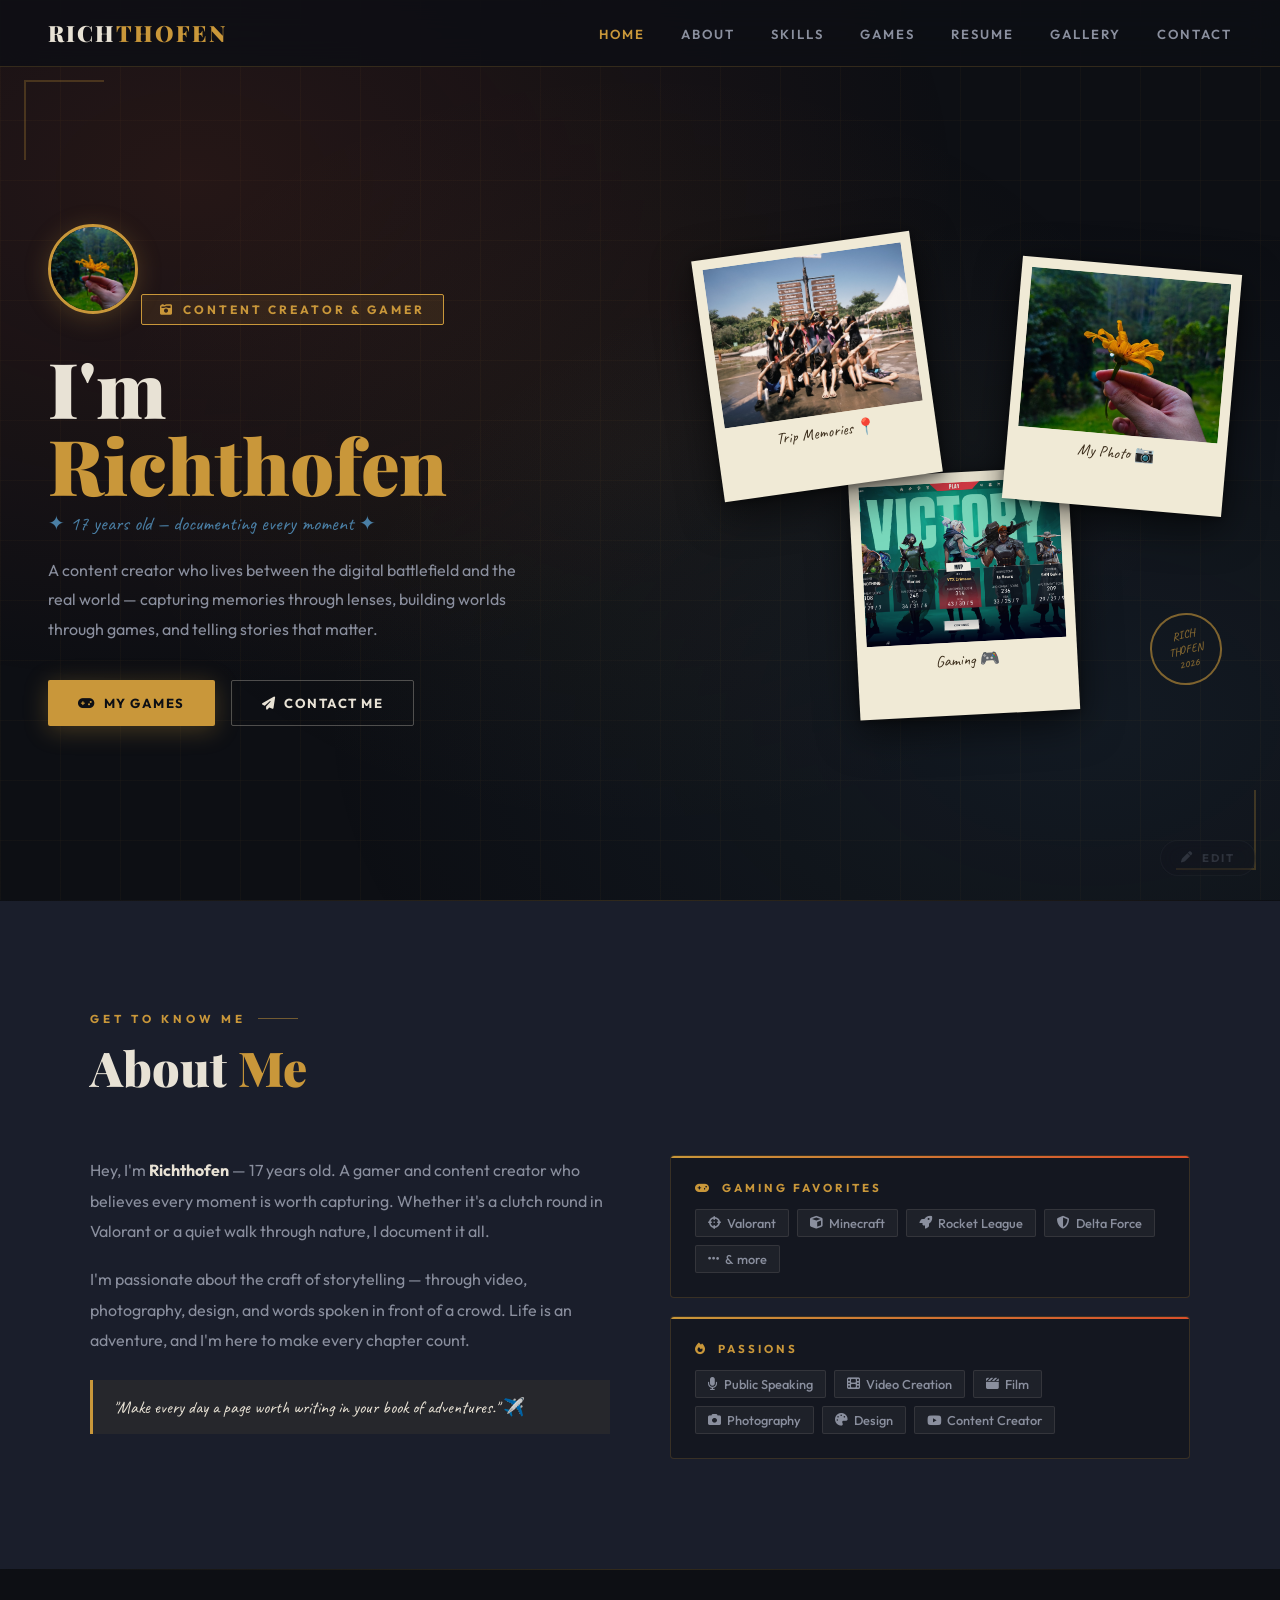
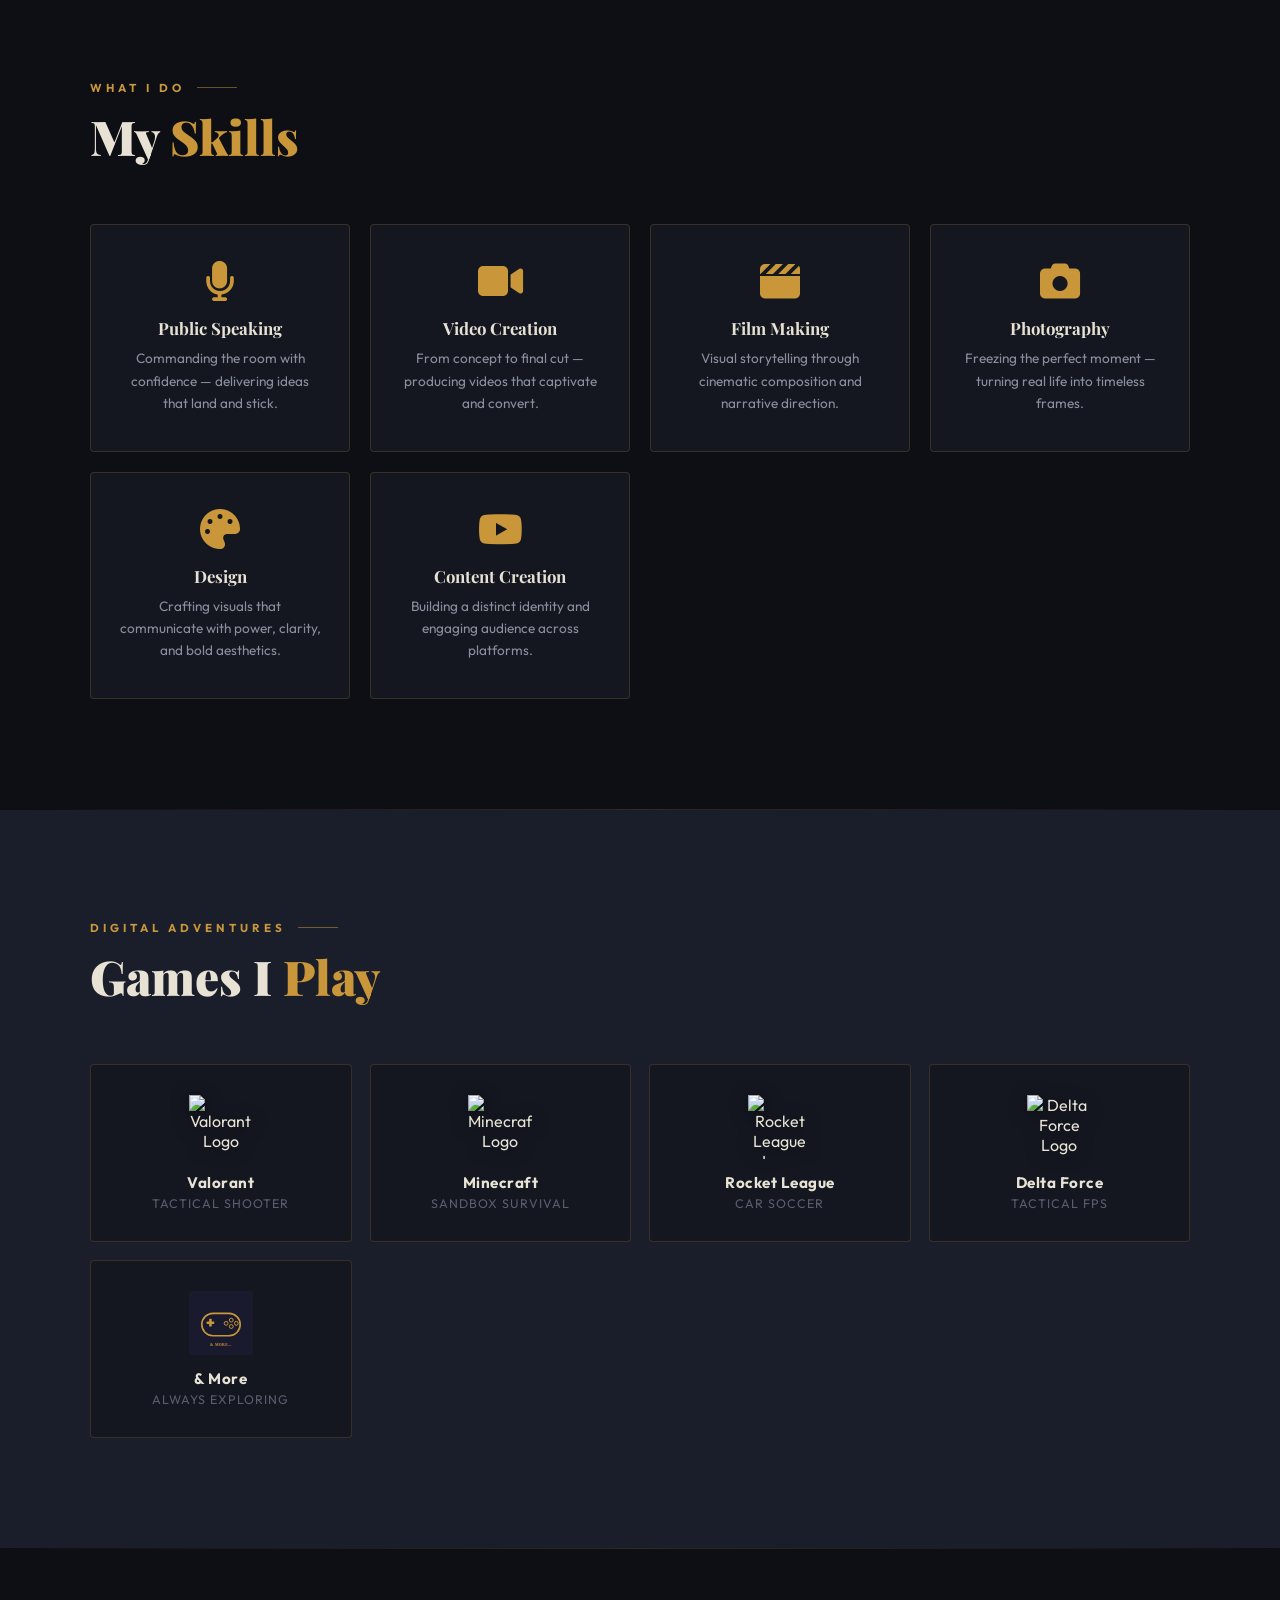
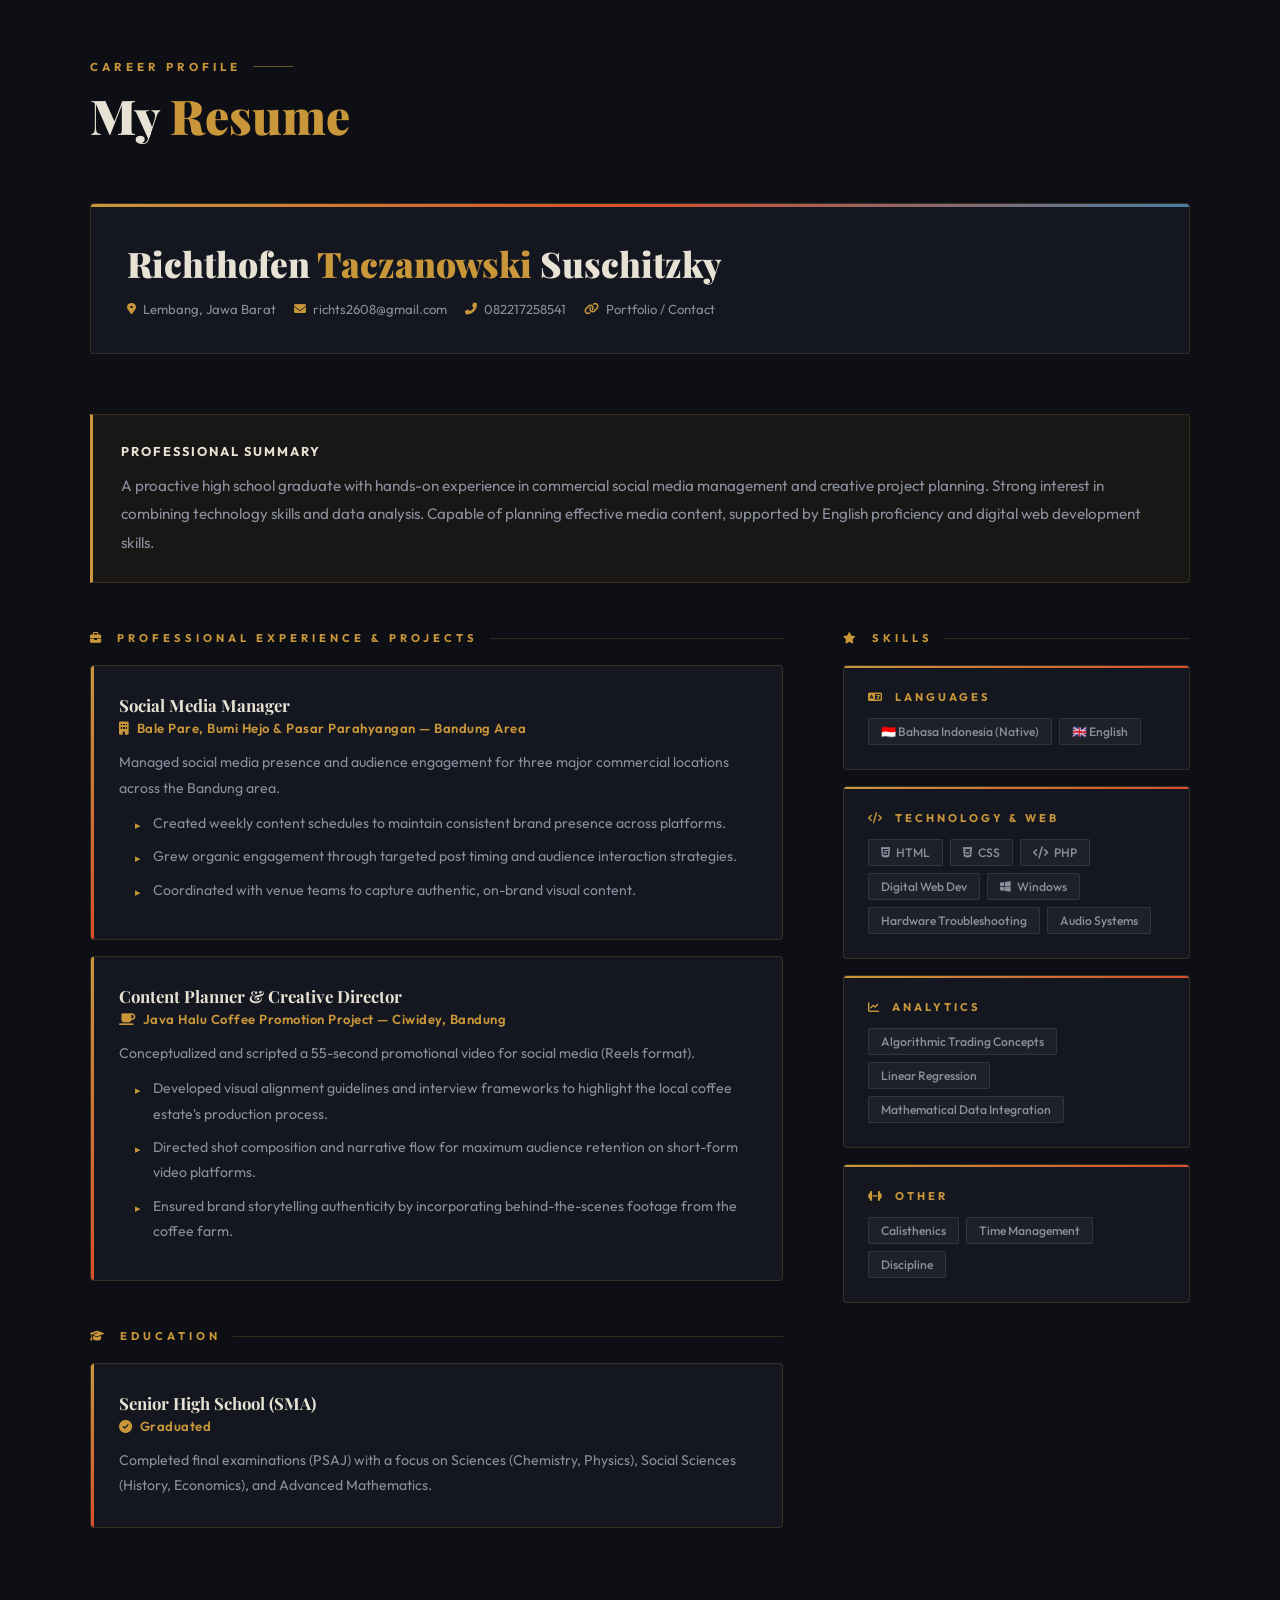
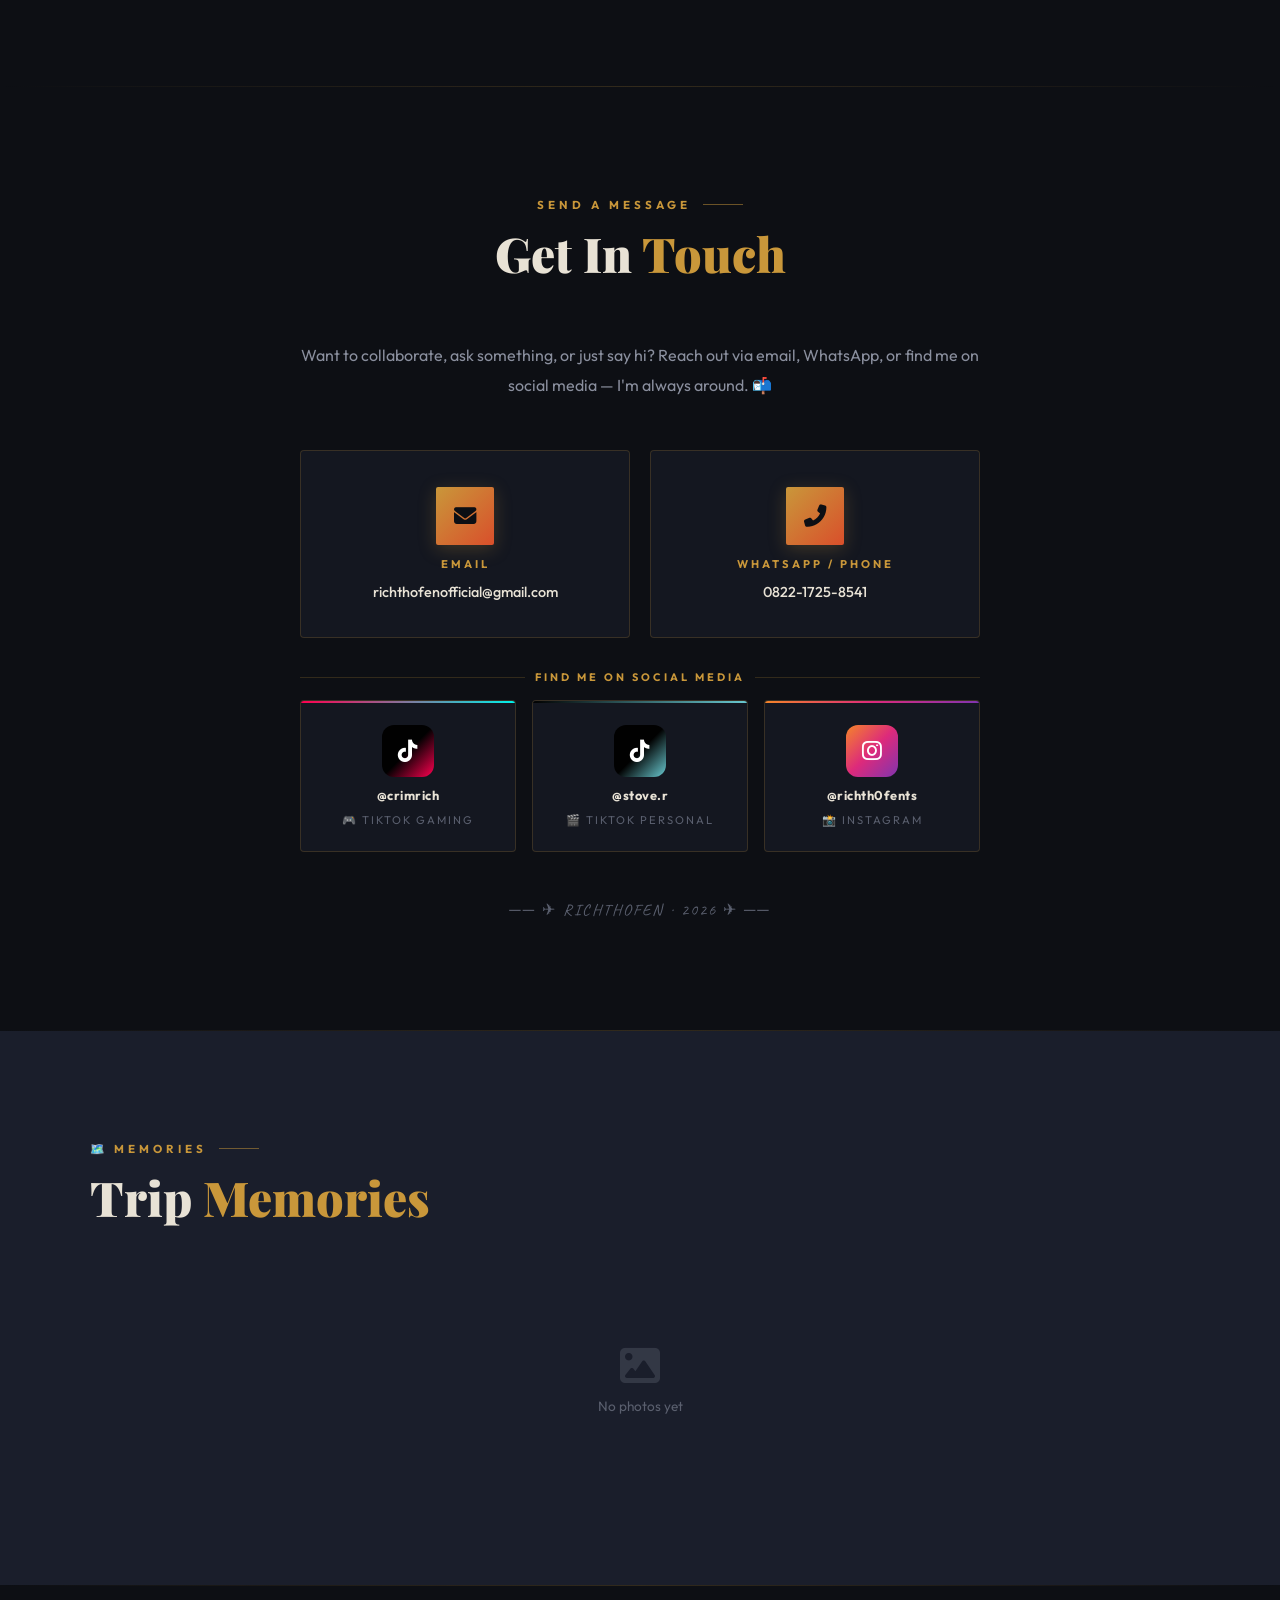
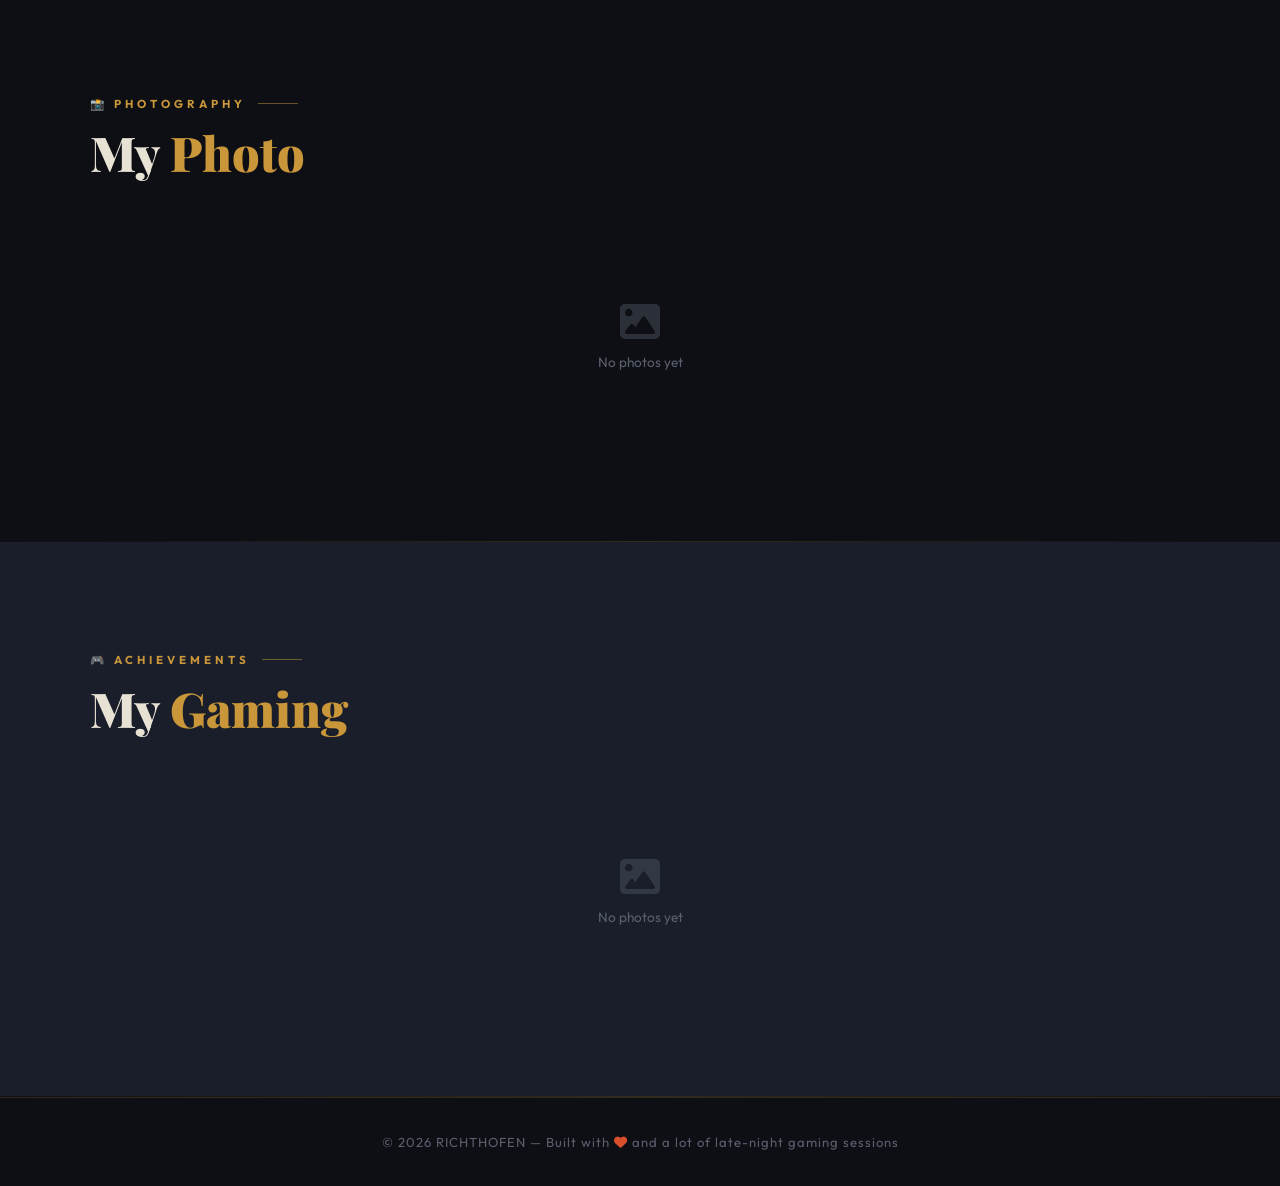
==== portofolio.html @ b027f607 "Add files via upload" ====
<!DOCTYPE html>
<html lang="en">

<head>
    <meta charset="UTF-8">
    <meta name="viewport" content="width=device-width, initial-scale=1.0">
    <title>Richthofen – Portfolio</title>
    <meta name="description" content="Portfolio of Richthofen – Content Creator, Gamer, Photographer, and Designer.">
    <link
        href="https://fonts.googleapis.com/css2?family=Playfair+Display:wght@400;700;900&family=Outfit:wght@300;400;600;700&family=Caveat:wght@400;600&display=swap"
        rel="stylesheet">
    <link rel="stylesheet" href="https://cdnjs.cloudflare.com/ajax/libs/font-awesome/6.4.0/css/all.min.css">
    <script src="https://cdn.jsdelivr.net/npm/@supabase/supabase-js@2"></script>
    <style>
        /* ============================================
           MASCULINE DARK ADVENTURE THEME
        ============================================ */
        :root {
            --bg-deep:      #0D0F14;
            --bg-card:      #141720;
            --bg-surface:   #1A1E2B;
            --accent-gold:  #C9973A;
            --accent-ember: #D94F2B;
            --accent-steel: #4A7FA5;
            --text-primary: #E8E2D5;
            --text-muted:   #8A8F9E;
            --text-dim:     #5A5F6E;
            --border:       rgba(201,151,58,0.2);
            --border-bright:rgba(201,151,58,0.5);
        }

        * { margin: 0; padding: 0; box-sizing: border-box; }
        html { scroll-behavior: smooth; }

        body {
            font-family: 'Outfit', sans-serif;
            background-color: var(--bg-deep);
            color: var(--text-primary);
            overflow-x: hidden;
        }

        /* Subtle grid background */
        body::before {
            content: '';
            position: fixed;
            inset: 0;
            z-index: -2;
            background-image:
                linear-gradient(rgba(201,151,58,0.04) 1px, transparent 1px),
                linear-gradient(90deg, rgba(201,151,58,0.04) 1px, transparent 1px);
            background-size: 60px 60px;
        }

        body::after {
            content: '';
            position: fixed;
            inset: 0;
            z-index: -1;
            background:
                radial-gradient(ellipse at 15% 20%, rgba(217,79,43,0.12) 0%, transparent 50%),
                radial-gradient(ellipse at 85% 80%, rgba(74,127,165,0.1) 0%, transparent 50%),
                radial-gradient(ellipse at 50% 50%, rgba(201,151,58,0.05) 0%, transparent 60%);
        }

        /* ============================================
           NAVIGATION
        ============================================ */
        nav {
            position: fixed;
            top: 0; left: 0; right: 0;
            z-index: 100;
            padding: 18px 48px;
            display: flex;
            justify-content: space-between;
            align-items: center;
            background: rgba(13,15,20,0.85);
            backdrop-filter: blur(16px);
            border-bottom: 1px solid var(--border);
        }

        .nav-logo {
            font-family: 'Playfair Display', serif;
            font-size: 1.4rem;
            font-weight: 900;
            color: var(--text-primary);
            text-decoration: none;
            letter-spacing: 2px;
        }

        .nav-logo span { color: var(--accent-gold); }

        .nav-links { list-style: none; display: flex; gap: 36px; }

        .nav-links a {
            text-decoration: none;
            color: var(--text-muted);
            font-size: 0.82rem;
            font-weight: 600;
            letter-spacing: 2px;
            text-transform: uppercase;
            position: relative;
            transition: color 0.3s;
        }

        .nav-links a::after {
            content: '';
            position: absolute;
            bottom: -5px; left: 0;
            width: 0; height: 1.5px;
            background: var(--accent-gold);
            transition: width 0.3s;
        }

        .nav-links a:hover { color: var(--accent-gold); }
        .nav-links a:hover::after { width: 100%; }

        .hamburger { display: none; font-size: 1.4rem; color: var(--accent-gold); cursor: pointer; }

        /* ============================================
           HERO
        ============================================ */
        #home {
            min-height: 100vh;
            display: flex;
            align-items: center;
            padding: 110px 48px 60px;
            position: relative;
            overflow: hidden;
        }

        /* Corner brackets decoration */
        .bracket-tl, .bracket-br {
            position: absolute;
            width: 80px; height: 80px;
            border-color: var(--accent-gold);
            border-style: solid;
            opacity: 0.25;
        }
        .bracket-tl { top: 80px; left: 24px; border-width: 2px 0 0 2px; }
        .bracket-br { bottom: 30px; right: 24px; border-width: 0 2px 2px 0; }

        .hero-wrapper {
            max-width: 1200px;
            margin: 0 auto;
            display: grid;
            grid-template-columns: 1.1fr 1fr;
            gap: 60px;
            align-items: center;
            width: 100%;
        }

        .hero-text .badge {
            display: inline-flex;
            align-items: center;
            gap: 8px;
            background: rgba(201,151,58,0.12);
            border: 1px solid var(--accent-gold);
            color: var(--accent-gold);
            font-size: 0.75rem;
            font-weight: 700;
            letter-spacing: 3px;
            text-transform: uppercase;
            padding: 7px 18px;
            border-radius: 2px;
            margin-bottom: 24px;
        }

        .hero-text h1 {
            font-family: 'Playfair Display', serif;
            font-size: clamp(3.5rem, 6vw, 6rem);
            font-weight: 900;
            line-height: 1;
            color: var(--text-primary);
            margin-bottom: 8px;
        }

        .hero-text h1 .gold { color: var(--accent-gold); }

        .hero-text .tagline {
            font-family: 'Caveat', cursive;
            font-size: 1.25rem;
            color: var(--accent-steel);
            margin-bottom: 20px;
            display: block;
        }

        .hero-text p {
            font-size: 1rem;
            color: var(--text-muted);
            line-height: 1.85;
            max-width: 480px;
            margin-bottom: 36px;
        }

        .hero-buttons { display: flex; gap: 16px; flex-wrap: wrap; }

        .btn {
            display: inline-flex;
            align-items: center;
            gap: 8px;
            padding: 14px 30px;
            border-radius: 2px;
            font-size: 0.82rem;
            font-weight: 700;
            text-decoration: none;
            cursor: pointer;
            border: none;
            transition: all 0.3s ease;
            letter-spacing: 1.5px;
            text-transform: uppercase;
        }

        .btn-primary {
            background: var(--accent-gold);
            color: #0D0F14;
            box-shadow: 0 4px 24px rgba(201,151,58,0.3);
        }
        .btn-primary:hover {
            background: #e0aa46;
            transform: translateY(-3px);
            box-shadow: 0 8px 32px rgba(201,151,58,0.45);
        }

        .btn-outline {
            background: transparent;
            color: var(--text-primary);
            border: 1px solid rgba(232,226,213,0.3);
        }
        .btn-outline:hover {
            border-color: var(--accent-gold);
            color: var(--accent-gold);
            transform: translateY(-3px);
        }

        /* ---- Polaroid collage ---- */
        .hero-visual {
            position: relative;
            height: 500px;
            display: flex;
            align-items: center;
            justify-content: center;
        }

        .polaroid {
            position: absolute;
            background: #F0EAD6;
            padding: 10px 10px 44px;
            box-shadow: 0 12px 40px rgba(0,0,0,0.6), 0 2px 8px rgba(0,0,0,0.4);
            transition: transform 0.4s ease, box-shadow 0.4s ease;
        }

        .polaroid:hover {
            z-index: 10;
            transform: scale(1.08) rotate(0deg) !important;
            box-shadow: 0 20px 60px rgba(0,0,0,0.7);
        }

        .polaroid .photo-area {
            width: 200px;
            height: 160px;
            overflow: hidden;
        }

        .polaroid .photo-area img {
            width: 100%;
            height: 100%;
            object-fit: cover;
            display: block;
        }

        .polaroid .photo-caption {
            font-family: 'Caveat', cursive;
            font-size: 1rem;
            color: #3a2c1a;
            text-align: center;
            margin-top: 8px;
            padding: 0 4px;
            line-height: 1.3;
        }

        .pol-1 { transform: rotate(-8deg); top: 20px; left: 10px; z-index: 3; }
        .pol-2 { transform: rotate(5deg); top: 40px; right: 0px; z-index: 2; }
        .pol-3 { transform: translateX(-50%) rotate(-3deg); bottom: 10px; left: 50%; z-index: 1; }

        /* Target stamp */
        .target-stamp {
            position: absolute;
            bottom: 40px; right: 10px;
            font-family: 'Caveat', cursive;
            font-size: 0.7rem;
            font-weight: 600;
            color: var(--accent-gold);
            border: 2px solid var(--accent-gold);
            border-radius: 50%;
            width: 72px; height: 72px;
            display: flex;
            align-items: center;
            justify-content: center;
            text-align: center;
            opacity: 0.6;
            transform: rotate(-12deg);
            line-height: 1.3;
        }

        /* ============================================
           SECTION COMMONS
        ============================================ */
        section { padding: 110px 48px; }

        .section-wrapper { max-width: 1100px; margin: 0 auto; }

        .section-eyebrow {
            font-size: 0.72rem;
            font-weight: 700;
            letter-spacing: 4px;
            text-transform: uppercase;
            color: var(--accent-gold);
            margin-bottom: 14px;
            display: flex;
            align-items: center;
            gap: 12px;
        }
        .section-eyebrow::after {
            content: '';
            width: 40px;
            height: 1px;
            background: var(--accent-gold);
            opacity: 0.5;
        }

        .section-title {
            font-family: 'Playfair Display', serif;
            font-size: clamp(2.2rem, 4vw, 3rem);
            font-weight: 900;
            color: var(--text-primary);
            margin-bottom: 60px;
            line-height: 1.15;
        }
        .section-title span { color: var(--accent-gold); }

        /* divider line */
        .section-divider {
            width: 100%;
            height: 1px;
            background: linear-gradient(90deg, transparent, var(--accent-gold), transparent);
            opacity: 0.2;
            margin: 0;
        }

        /* ============================================
           ABOUT
        ============================================ */
        #about { background: var(--bg-surface); position: relative; }

        .about-grid {
            display: grid;
            grid-template-columns: 1fr 1fr;
            gap: 60px;
            align-items: start;
        }

        .about-main p {
            font-size: 1rem;
            line-height: 1.9;
            color: var(--text-muted);
            margin-bottom: 18px;
        }

        .about-main p strong { color: var(--text-primary); }

        .field-note {
            background: rgba(201,151,58,0.07);
            border-left: 3px solid var(--accent-gold);
            padding: 16px 20px;
            margin-top: 24px;
            font-family: 'Caveat', cursive;
            font-size: 1.1rem;
            color: var(--text-primary);
        }

        .info-cards { display: flex; flex-direction: column; gap: 18px; }

        .info-card {
            background: var(--bg-card);
            border: 1px solid var(--border);
            border-radius: 4px;
            padding: 24px;
            position: relative;
            overflow: hidden;
            transition: border-color 0.3s;
        }

        .info-card:hover { border-color: var(--border-bright); }

        .info-card::before {
            content: '';
            position: absolute;
            top: 0; left: 0; right: 0;
            height: 2px;
            background: linear-gradient(90deg, var(--accent-gold), var(--accent-ember));
        }

        .info-card h4 {
            font-size: 0.72rem;
            font-weight: 700;
            letter-spacing: 3px;
            text-transform: uppercase;
            color: var(--accent-gold);
            margin-bottom: 14px;
        }

        .tags { display: flex; flex-wrap: wrap; gap: 8px; }

        .tag {
            display: inline-flex;
            align-items: center;
            gap: 6px;
            background: rgba(232,226,213,0.05);
            border: 1px solid rgba(232,226,213,0.1);
            color: var(--text-muted);
            padding: 5px 12px;
            border-radius: 2px;
            font-size: 0.8rem;
            font-weight: 500;
            transition: all 0.25s;
            cursor: default;
        }

        .tag:hover {
            background: rgba(201,151,58,0.15);
            border-color: var(--accent-gold);
            color: var(--accent-gold);
        }

        /* ============================================
           SKILLS
        ============================================ */
        #skills { background: var(--bg-deep); }

        .skills-grid {
            display: grid;
            grid-template-columns: repeat(auto-fill, minmax(260px, 1fr));
            gap: 20px;
        }

        .skill-card {
            background: var(--bg-card);
            border: 1px solid var(--border);
            border-radius: 4px;
            padding: 36px 28px;
            text-align: center;
            transition: all 0.35s ease;
            cursor: default;
            position: relative;
            overflow: hidden;
        }

        .skill-card::before {
            content: '';
            position: absolute;
            bottom: 0; left: 0; right: 0;
            height: 0;
            background: linear-gradient(135deg, rgba(201,151,58,0.15), rgba(217,79,43,0.1));
            transition: height 0.35s;
        }

        .skill-card:hover {
            border-color: var(--border-bright);
            transform: translateY(-6px);
            box-shadow: 0 12px 40px rgba(0,0,0,0.4);
        }

        .skill-card:hover::before { height: 100%; }

        .skill-icon {
            font-size: 2.5rem;
            color: var(--accent-gold);
            margin-bottom: 16px;
            display: block;
            position: relative;
        }

        .skill-card h3 {
            font-family: 'Playfair Display', serif;
            font-size: 1.05rem;
            color: var(--text-primary);
            margin-bottom: 8px;
            position: relative;
        }

        .skill-card p {
            font-size: 0.85rem;
            color: var(--text-muted);
            line-height: 1.65;
            position: relative;
        }

        /* ============================================
           GAMES
        ============================================ */
        #games { background: var(--bg-surface); }

        .games-grid {
            display: grid;
            grid-template-columns: repeat(auto-fill, minmax(210px, 1fr));
            gap: 18px;
        }

        .game-card {
            background: var(--bg-card);
            border: 1px solid var(--border);
            border-radius: 4px;
            padding: 30px 20px;
            text-align: center;
            transition: all 0.3s ease;
            cursor: default;
        }

        .game-card:hover {
            border-color: var(--accent-gold);
            transform: translateY(-6px);
            box-shadow: 0 12px 36px rgba(201,151,58,0.15);
        }

        /* Game logo images */
        .game-logo-img {
            width: 64px;
            height: 64px;
            object-fit: contain;
            margin: 0 auto 14px;
            display: block;
            filter: drop-shadow(0 2px 8px rgba(0,0,0,0.5));
        }

        /* Fallback SVG logos inline */
        .game-logo-svg {
            width: 64px;
            height: 64px;
            margin: 0 auto 14px;
            display: block;
        }

        .game-card h4 {
            font-weight: 700;
            font-size: 0.95rem;
            color: var(--text-primary);
            margin-bottom: 4px;
            letter-spacing: 0.5px;
        }

        .game-card p {
            font-size: 0.78rem;
            color: var(--text-dim);
            letter-spacing: 1px;
            text-transform: uppercase;
        }

        /* ============================================
           RESUME
        ============================================ */
        #resume { background: var(--bg-deep); }

        .resume-layout {
            display: grid;
            grid-template-columns: 2fr 1fr;
            gap: 60px;
            align-items: start;
        }

        /* Resume header card */
        .resume-header-card {
            background: var(--bg-card);
            border: 1px solid var(--border);
            border-radius: 4px;
            padding: 36px;
            margin-bottom: 60px;
            position: relative;
            overflow: hidden;
        }
        .resume-header-card::before {
            content: '';
            position: absolute;
            top: 0; left: 0; right: 0;
            height: 3px;
            background: linear-gradient(90deg, var(--accent-gold), var(--accent-ember), var(--accent-steel));
        }
        .resume-name {
            font-family: 'Playfair Display', serif;
            font-size: clamp(1.5rem, 3vw, 2.2rem);
            font-weight: 900;
            color: var(--text-primary);
            margin-bottom: 6px;
        }
        .resume-name span { color: var(--accent-gold); }
        .resume-meta {
            display: flex;
            flex-wrap: wrap;
            gap: 18px;
            margin-top: 14px;
        }
        .resume-meta a, .resume-meta span {
            display: inline-flex;
            align-items: center;
            gap: 7px;
            font-size: 0.82rem;
            color: var(--text-muted);
            text-decoration: none;
            transition: color 0.3s;
        }
        .resume-meta a:hover { color: var(--accent-gold); }
        .resume-meta i { color: var(--accent-gold); font-size: 0.75rem; }

        /* Resume blocks */
        .resume-block {
            margin-bottom: 48px;
        }

        .resume-block-title {
            font-size: 0.7rem;
            font-weight: 700;
            letter-spacing: 4px;
            text-transform: uppercase;
            color: var(--accent-gold);
            margin-bottom: 20px;
            display: flex;
            align-items: center;
            gap: 12px;
        }
        .resume-block-title::after {
            content: '';
            flex: 1;
            height: 1px;
            background: var(--border);
        }

        /* Experience / Education entries */
        .resume-entry {
            background: var(--bg-card);
            border: 1px solid var(--border);
            border-radius: 4px;
            padding: 28px;
            margin-bottom: 16px;
            position: relative;
            transition: border-color 0.3s;
        }
        .resume-entry:hover { border-color: var(--border-bright); }
        .resume-entry::before {
            content: '';
            position: absolute;
            top: 0; left: 0;
            width: 3px;
            height: 100%;
            background: linear-gradient(180deg, var(--accent-gold), var(--accent-ember));
            border-radius: 4px 0 0 4px;
        }

        .entry-role {
            font-family: 'Playfair Display', serif;
            font-size: 1.05rem;
            font-weight: 700;
            color: var(--text-primary);
            margin-bottom: 4px;
        }
        .entry-org {
            font-size: 0.82rem;
            color: var(--accent-gold);
            font-weight: 600;
            margin-bottom: 14px;
            letter-spacing: 0.5px;
        }
        .entry-desc {
            font-size: 0.88rem;
            color: var(--text-muted);
            line-height: 1.8;
        }
        .entry-bullets {
            margin: 10px 0 0 16px;
            padding: 0;
            list-style: none;
        }
        .entry-bullets li {
            font-size: 0.88rem;
            color: var(--text-muted);
            line-height: 1.8;
            padding-left: 18px;
            position: relative;
            margin-bottom: 8px;
        }
        .entry-bullets li::before {
            content: '▸';
            position: absolute;
            left: 0;
            color: var(--accent-gold);
            font-size: 0.7rem;
            top: 4px;
        }

        /* Sidebar skills */
        .resume-skill-group {
            background: var(--bg-card);
            border: 1px solid var(--border);
            border-radius: 4px;
            padding: 24px;
            margin-bottom: 16px;
            position: relative;
            overflow: hidden;
            transition: border-color 0.3s;
        }
        .resume-skill-group:hover { border-color: var(--border-bright); }
        .resume-skill-group::before {
            content: '';
            position: absolute;
            top: 0; left: 0; right: 0;
            height: 2px;
            background: linear-gradient(90deg, var(--accent-gold), var(--accent-ember));
        }
        .resume-skill-group h5 {
            font-size: 0.7rem;
            font-weight: 700;
            letter-spacing: 3px;
            text-transform: uppercase;
            color: var(--accent-gold);
            margin-bottom: 14px;
        }
        .resume-skill-group .tags { gap: 7px; }
        .resume-skill-group .tag { font-size: 0.76rem; }

        .professional-summary {
            background: rgba(201,151,58,0.06);
            border: 1px solid var(--border);
            border-left: 3px solid var(--accent-gold);
            border-radius: 0 4px 4px 0;
            padding: 24px 28px;
            margin-bottom: 48px;
            font-size: 0.95rem;
            color: var(--text-muted);
            line-height: 1.9;
        }

        @media (max-width: 900px) {
            .resume-layout { grid-template-columns: 1fr; gap: 0; }
            .resume-meta { flex-direction: column; gap: 10px; }
        }

        /* ============================================
           CONTACT
        ============================================ */
        #contact { text-align: center; }

        .contact-wrapper { max-width: 680px; margin: 0 auto; }

        .contact-wrapper > p {
            font-size: 1rem;
            color: var(--text-muted);
            margin-bottom: 50px;
            line-height: 1.85;
        }

        .contact-cards {
            display: grid;
            grid-template-columns: 1fr 1fr;
            gap: 20px;
            margin-bottom: 32px;
        }

        /* Social media links row */
        .social-row {
            display: grid;
            grid-template-columns: repeat(3, 1fr);
            gap: 16px;
            margin-bottom: 48px;
        }

        .social-label {
            font-size: 0.68rem;
            font-weight: 700;
            letter-spacing: 3px;
            text-transform: uppercase;
            color: var(--accent-gold);
            text-align: center;
            margin-bottom: 16px;
            display: flex;
            align-items: center;
            gap: 10px;
            justify-content: center;
        }
        .social-label::before, .social-label::after {
            content: '';
            flex: 1;
            height: 1px;
            background: var(--border);
        }

        .social-item {
            background: var(--bg-card);
            border: 1px solid var(--border);
            border-radius: 4px;
            padding: 24px 16px;
            text-decoration: none;
            color: inherit;
            transition: all 0.3s ease;
            display: flex;
            flex-direction: column;
            align-items: center;
            gap: 10px;
            position: relative;
            overflow: hidden;
        }
        .social-item::before {
            content: '';
            position: absolute;
            top: 0; left: 0; right: 0;
            height: 2px;
            transition: background 0.3s;
        }
        .social-item.tiktok-gaming::before { background: linear-gradient(90deg, #ff0050, #00f2ea); }
        .social-item.tiktok-personal::before { background: linear-gradient(90deg, #010101, #69c9d0); }
        .social-item.instagram::before { background: linear-gradient(90deg, #f58529, #dd2a7b, #8134af); }

        .social-item:hover {
            transform: translateY(-6px);
            box-shadow: 0 12px 36px rgba(0,0,0,0.4);
        }
        .social-item.tiktok-gaming:hover { border-color: #ff0050; }
        .social-item.tiktok-personal:hover { border-color: #69c9d0; }
        .social-item.instagram:hover { border-color: #dd2a7b; }

        .social-icon {
            width: 52px; height: 52px;
            border-radius: 12px;
            display: flex;
            align-items: center;
            justify-content: center;
            font-size: 1.4rem;
            color: #fff;
        }
        .social-icon.tiktok-bg { background: linear-gradient(135deg, #010101 50%, #ff0050); }
        .social-icon.tiktok-p-bg { background: linear-gradient(135deg, #010101 50%, #69c9d0); }
        .social-icon.ig-bg { background: linear-gradient(135deg, #f58529, #dd2a7b, #8134af); }

        .social-handle {
            font-size: 0.8rem;
            font-weight: 700;
            color: var(--text-primary);
            text-align: center;
            letter-spacing: 0.5px;
        }
        .social-type {
            font-size: 0.7rem;
            color: var(--text-dim);
            text-transform: uppercase;
            letter-spacing: 2px;
            text-align: center;
        }

        @media (max-width: 900px) {
            .social-row { grid-template-columns: 1fr; }
        }

        .contact-item {
            background: var(--bg-card);
            border: 1px solid var(--border);
            border-radius: 4px;
            padding: 36px 24px;
            text-decoration: none;
            color: inherit;
            transition: all 0.3s ease;
            display: flex;
            flex-direction: column;
            align-items: center;
            gap: 12px;
        }

        .contact-item:hover {
            border-color: var(--accent-gold);
            transform: translateY(-6px);
            box-shadow: 0 12px 40px rgba(201,151,58,0.12);
        }

        .ci-icon {
            width: 58px; height: 58px;
            border-radius: 2px;
            background: linear-gradient(135deg, var(--accent-gold), var(--accent-ember));
            display: flex;
            align-items: center;
            justify-content: center;
            font-size: 1.4rem;
            color: #0D0F14;
            box-shadow: 0 4px 18px rgba(201,151,58,0.25);
        }

        .ci-label {
            font-size: 0.7rem;
            font-weight: 700;
            letter-spacing: 3px;
            text-transform: uppercase;
            color: var(--accent-gold);
        }

        .ci-value {
            font-size: 0.9rem;
            color: var(--text-primary);
            font-weight: 500;
            word-break: break-all;
        }

        .coordinates {
            font-family: 'Caveat', cursive;
            font-size: 1rem;
            color: var(--text-dim);
            letter-spacing: 2px;
            margin-top: 36px;
        }

        /* ============================================
           FOOTER
        ============================================ */
        footer {
            text-align: center;
            padding: 36px 48px;
            font-size: 0.82rem;
            color: var(--text-dim);
            border-top: 1px solid var(--border);
            letter-spacing: 1px;
        }

        footer i { color: var(--accent-ember); }

        /* ============================================
           SCROLL REVEAL
        ============================================ */
        .reveal {
            opacity: 0;
            transform: translateY(32px);
            transition: opacity 0.75s ease, transform 0.75s ease;
        }
        .reveal.visible { opacity: 1; transform: translateY(0); }

        /* ============================================
           ADMIN EDIT BUTTON
        ============================================ */
        #admin-edit-btn {
            position: fixed;
            bottom: 24px;
            right: 24px;
            z-index: 1000;
            padding: 10px 20px;
            border: 1px solid rgba(255,255,255,0.08);
            border-radius: 30px;
            background: rgba(20,23,32,0.75);
            backdrop-filter: blur(12px);
            color: var(--text-dim);
            font-family: 'Outfit', sans-serif;
            font-size: 0.7rem;
            font-weight: 700;
            letter-spacing: 2px;
            text-transform: uppercase;
            cursor: pointer;
            transition: all 0.3s ease;
            display: flex;
            align-items: center;
            gap: 8px;
            opacity: 0.4;
        }
        #admin-edit-btn:hover {
            opacity: 1;
            border-color: var(--accent-gold);
            color: var(--accent-gold);
        }
        #admin-edit-btn.active {
            background: rgba(46,204,113,0.15);
            border-color: #2ecc71;
            color: #2ecc71;
            opacity: 0.85;
        }
        #admin-edit-btn.active:hover { opacity: 1; }

        /* ============================================
           ADMIN OVERLAY & MODAL
        ============================================ */
        .admin-overlay {
            position: fixed;
            inset: 0;
            z-index: 2000;
            background: rgba(0,0,0,0.65);
            backdrop-filter: blur(8px);
            display: flex;
            align-items: center;
            justify-content: center;
            animation: fadeIn 0.25s ease;
        }
        .admin-overlay.fade-out { animation: fadeOut 0.3s ease forwards; }

        @keyframes fadeIn { from { opacity: 0; } to { opacity: 1; } }
        @keyframes fadeOut { from { opacity: 1; } to { opacity: 0; } }

        .admin-modal {
            background: var(--bg-card);
            border: 1px solid var(--border);
            border-radius: 8px;
            padding: 40px;
            width: 90%;
            max-width: 380px;
            position: relative;
            box-shadow: 0 24px 80px rgba(0,0,0,0.6);
            animation: modalSlideIn 0.3s ease;
        }

        @keyframes modalSlideIn {
            from { transform: translateY(30px) scale(0.95); opacity: 0; }
            to { transform: translateY(0) scale(1); opacity: 1; }
        }

        .admin-modal-header {
            display: flex;
            align-items: center;
            gap: 12px;
            margin-bottom: 8px;
        }
        .admin-modal-header i {
            font-size: 1.2rem;
            color: var(--accent-gold);
        }
        .admin-modal-header h3 {
            font-family: 'Playfair Display', serif;
            font-size: 1.3rem;
            color: var(--text-primary);
        }

        .admin-modal-desc {
            font-size: 0.85rem;
            color: var(--text-muted);
            margin-bottom: 24px;
            line-height: 1.6;
        }

        .admin-input-group {
            display: flex;
            gap: 8px;
        }

        .admin-input-group input {
            flex: 1;
            background: var(--bg-deep);
            border: 1px solid var(--border);
            border-radius: 4px;
            padding: 12px 16px;
            color: var(--text-primary);
            font-family: 'Outfit', sans-serif;
            font-size: 0.9rem;
            outline: none;
            transition: border-color 0.3s;
        }
        .admin-input-group input:focus {
            border-color: var(--accent-gold);
        }
        .admin-input-group input.shake {
            animation: shakeAnim 0.4s ease;
        }

        @keyframes shakeAnim {
            0%, 100% { transform: translateX(0); }
            20%, 60% { transform: translateX(-8px); }
            40%, 80% { transform: translateX(8px); }
        }

        .admin-input-group button {
            background: var(--accent-gold);
            border: none;
            border-radius: 4px;
            padding: 12px 18px;
            color: #0D0F14;
            font-size: 1rem;
            cursor: pointer;
            transition: background 0.3s;
        }
        .admin-input-group button:hover { background: #e0aa46; }

        .admin-error {
            font-size: 0.78rem;
            color: #e74c3c;
            margin-top: 10px;
            opacity: 0;
            transition: opacity 0.3s;
        }
        .admin-error.visible { opacity: 1; }

        .admin-modal-close {
            position: absolute;
            top: 12px;
            right: 16px;
            background: none;
            border: none;
            color: var(--text-dim);
            font-size: 1.5rem;
            cursor: pointer;
            transition: color 0.3s;
            line-height: 1;
        }
        .admin-modal-close:hover { color: var(--text-primary); }

        .admin-menu-actions {
            display: flex;
            flex-direction: column;
            gap: 10px;
        }

        .admin-action-btn {
            padding: 12px 20px;
            border-radius: 4px;
            border: 1px solid var(--border);
            background: var(--bg-deep);
            color: var(--text-muted);
            font-family: 'Outfit', sans-serif;
            font-size: 0.82rem;
            font-weight: 600;
            letter-spacing: 1px;
            cursor: pointer;
            transition: all 0.3s;
            display: flex;
            align-items: center;
            gap: 10px;
        }
        .admin-action-btn.logout:hover {
            border-color: #e74c3c;
            color: #e74c3c;
            background: rgba(231,76,60,0.08);
        }

        /* ── Toast ── */
        .admin-toast {
            position: fixed;
            bottom: 80px;
            right: 24px;
            z-index: 3000;
            padding: 14px 24px;
            border-radius: 6px;
            font-family: 'Outfit', sans-serif;
            font-size: 0.82rem;
            font-weight: 600;
            display: flex;
            align-items: center;
            gap: 10px;
            transform: translateY(20px);
            opacity: 0;
            transition: all 0.3s ease;
            box-shadow: 0 8px 32px rgba(0,0,0,0.4);
        }
        .admin-toast.visible {
            transform: translateY(0);
            opacity: 1;
        }
        .admin-toast.success {
            background: rgba(46,204,113,0.15);
            border: 1px solid rgba(46,204,113,0.4);
            color: #2ecc71;
        }
        .admin-toast.error {
            background: rgba(231,76,60,0.15);
            border: 1px solid rgba(231,76,60,0.4);
            color: #e74c3c;
        }
        .admin-toast.info {
            background: rgba(74,127,165,0.15);
            border: 1px solid rgba(74,127,165,0.4);
            color: var(--accent-steel);
        }

        /* ============================================
           INLINE EDITING
        ============================================ */
        .admin-active .editable-field {
            outline: 1px dashed rgba(201,151,58,0.3);
            outline-offset: 4px;
            cursor: text;
            transition: outline-color 0.3s;
            border-radius: 2px;
        }
        .admin-active .editable-field:hover {
            outline-color: var(--accent-gold);
        }
        .admin-active .editable-field:focus {
            outline: 2px solid var(--accent-gold);
            outline-offset: 4px;
        }

        .inline-save-btn {
            position: absolute;
            bottom: -32px;
            right: 0;
            padding: 5px 14px;
            background: var(--accent-gold);
            color: #0D0F14;
            border: none;
            border-radius: 3px;
            font-family: 'Outfit', sans-serif;
            font-size: 0.7rem;
            font-weight: 700;
            letter-spacing: 1px;
            cursor: pointer;
            display: inline-flex;
            align-items: center;
            gap: 5px;
            z-index: 50;
            box-shadow: 0 4px 16px rgba(201,151,58,0.3);
            transition: all 0.2s;
        }
        .inline-save-btn:hover {
            background: #e0aa46;
            transform: translateY(-2px);
        }

        /* ============================================
           PROFILE PICTURE
        ============================================ */
        #profile-pic-container {
            position: relative;
            width: 90px;
            height: 90px;
            margin-bottom: 20px;
            display: inline-block;
        }

        #hero-profile-pic {
            width: 90px;
            height: 90px;
            border-radius: 50%;
            object-fit: cover;
            border: 3px solid var(--accent-gold);
            box-shadow: 0 4px 24px rgba(201,151,58,0.25);
        }

        .profile-pic-overlay {
            position: absolute;
            inset: 0;
            border-radius: 50%;
            background: rgba(13,15,20,0.7);
            display: none;
            flex-direction: column;
            align-items: center;
            justify-content: center;
            gap: 4px;
            cursor: pointer;
            transition: opacity 0.3s;
            color: var(--accent-gold);
            font-size: 0.65rem;
            font-weight: 600;
            text-transform: uppercase;
            letter-spacing: 1px;
        }
        .profile-pic-overlay i { font-size: 1.2rem; }
        .admin-active .editable-pic .profile-pic-overlay { display: flex; }
        .profile-pic-overlay:hover { background: rgba(13,15,20,0.85); }

        /* ============================================
           ALBUM SECTIONS
        ============================================ */
        .album-section { position: relative; }
        #album-trip { background: var(--bg-surface); }
        #album-photo { background: var(--bg-deep); }
        #album-gaming { background: var(--bg-surface); }

        .album-grid {
            display: grid;
            grid-template-columns: repeat(auto-fill, minmax(260px, 1fr));
            gap: 18px;
            position: relative;
        }

        .album-photo-card {
            background: var(--bg-card);
            border: 1px solid var(--border);
            border-radius: 4px;
            overflow: hidden;
            position: relative;
            transition: all 0.35s ease;
            animation: albumFadeIn 0.5s ease forwards;
            opacity: 0;
        }

        @keyframes albumFadeIn {
            from { opacity: 0; transform: translateY(16px); }
            to { opacity: 1; transform: translateY(0); }
        }

        .album-photo-card:hover {
            border-color: var(--border-bright);
            transform: translateY(-4px);
            box-shadow: 0 12px 36px rgba(0,0,0,0.4);
        }

        .fade-out-card {
            animation: fadeOutCard 0.3s ease forwards !important;
        }
        @keyframes fadeOutCard {
            to { opacity: 0; transform: scale(0.9); }
        }

        .album-photo-img-wrap {
            width: 100%;
            aspect-ratio: 4/3;
            overflow: hidden;
            cursor: pointer;
        }
        .album-photo-img-wrap img {
            width: 100%;
            height: 100%;
            object-fit: cover;
            display: block;
            transition: transform 0.4s ease;
        }
        .album-photo-card:hover .album-photo-img-wrap img {
            transform: scale(1.05);
        }

        .album-caption {
            padding: 14px 16px;
            font-size: 0.85rem;
            color: var(--text-muted);
            line-height: 1.5;
            min-height: 20px;
        }

        .album-delete-btn {
            position: absolute;
            top: 10px;
            right: 10px;
            width: 32px;
            height: 32px;
            border-radius: 50%;
            background: rgba(231,76,60,0.85);
            border: none;
            color: #fff;
            font-size: 0.75rem;
            cursor: pointer;
            display: flex;
            align-items: center;
            justify-content: center;
            transition: all 0.2s;
            z-index: 10;
        }
        .album-delete-btn:hover {
            background: #e74c3c;
            transform: scale(1.15);
        }

        /* Upload button (admin only) */
        .album-upload-btn {
            display: none;
            flex-direction: column;
            align-items: center;
            justify-content: center;
            gap: 10px;
            min-height: 200px;
            border: 2px dashed var(--border);
            border-radius: 4px;
            background: rgba(201,151,58,0.03);
            color: var(--text-dim);
            cursor: pointer;
            transition: all 0.3s;
        }
        .album-upload-btn:hover {
            border-color: var(--accent-gold);
            color: var(--accent-gold);
            background: rgba(201,151,58,0.06);
        }
        .album-upload-btn i { font-size: 2rem; }
        .upload-text {
            font-size: 0.78rem;
            font-weight: 600;
            letter-spacing: 1px;
            text-transform: uppercase;
        }
        .album-upload-btn input { display: none; }
        .album-upload-btn.uploading {
            pointer-events: none;
            opacity: 0.6;
        }

        .album-empty {
            grid-column: 1 / -1;
            text-align: center;
            padding: 60px 20px;
            color: var(--text-dim);
        }
        .album-empty i {
            font-size: 2.5rem;
            margin-bottom: 12px;
            display: block;
            opacity: 0.4;
        }
        .album-empty p {
            font-size: 0.85rem;
        }

        /* ============================================
           LIGHTBOX
        ============================================ */
        .photo-lightbox {
            position: fixed;
            inset: 0;
            z-index: 5000;
            display: flex;
            align-items: center;
            justify-content: center;
            opacity: 0;
            visibility: hidden;
            transition: all 0.3s ease;
        }
        .photo-lightbox.active {
            opacity: 1;
            visibility: visible;
        }

        .lightbox-backdrop {
            position: absolute;
            inset: 0;
            background: rgba(0,0,0,0.88);
            backdrop-filter: blur(12px);
        }

        .lightbox-content {
            position: relative;
            max-width: 90vw;
            max-height: 85vh;
            display: flex;
            flex-direction: column;
            align-items: center;
        }

        .lightbox-content img {
            max-width: 90vw;
            max-height: 78vh;
            object-fit: contain;
            border-radius: 4px;
            box-shadow: 0 16px 60px rgba(0,0,0,0.6);
        }

        .lightbox-caption {
            margin-top: 16px;
            font-size: 0.9rem;
            color: var(--text-muted);
            text-align: center;
            font-family: 'Caveat', cursive;
            font-size: 1.1rem;
        }

        .lightbox-close {
            position: absolute;
            top: -40px;
            right: 0;
            background: none;
            border: none;
            color: #fff;
            font-size: 1.5rem;
            cursor: pointer;
            opacity: 0.7;
            transition: opacity 0.3s;
        }
        .lightbox-close:hover { opacity: 1; }

        @media (max-width: 900px) {
            .album-grid {
                grid-template-columns: repeat(auto-fill, minmax(160px, 1fr));
                gap: 12px;
            }
        }

        /* ============================================
           POLAROID EDITING OVERLAY
        ============================================ */
        .polaroid-edit-overlay {
            position: absolute;
            inset: 0;
            background: rgba(13,15,20,0.75);
            display: none;
            flex-direction: column;
            align-items: center;
            justify-content: center;
            gap: 6px;
            cursor: pointer;
            color: var(--accent-gold);
            font-size: 0.65rem;
            font-weight: 700;
            text-transform: uppercase;
            letter-spacing: 1.5px;
            z-index: 15;
            transition: background 0.3s;
        }
        .polaroid-edit-overlay i { font-size: 1.5rem; }
        .admin-active .polaroid-edit-overlay { display: flex; }
        .polaroid-edit-overlay:hover { background: rgba(13,15,20,0.9); }

        /* ============================================
           PHOTO PICKER MODAL
        ============================================ */
        .picker-modal {
            max-width: 640px;
            width: 95%;
            max-height: 85vh;
            display: flex;
            flex-direction: column;
        }

        .picker-upload-row {
            margin-bottom: 16px;
        }

        .picker-upload-btn {
            padding: 10px 20px;
            background: rgba(201,151,58,0.1);
            border: 1px dashed var(--accent-gold);
            border-radius: 4px;
            color: var(--accent-gold);
            font-family: 'Outfit', sans-serif;
            font-size: 0.8rem;
            font-weight: 600;
            letter-spacing: 1px;
            cursor: pointer;
            display: inline-flex;
            align-items: center;
            gap: 8px;
            transition: all 0.3s;
        }
        .picker-upload-btn:hover {
            background: rgba(201,151,58,0.2);
        }

        .picker-content {
            overflow-y: auto;
            max-height: 50vh;
            padding-right: 4px;
        }
        .picker-content::-webkit-scrollbar { width: 5px; }
        .picker-content::-webkit-scrollbar-track { background: var(--bg-deep); }
        .picker-content::-webkit-scrollbar-thumb { background: var(--border); border-radius: 10px; }

        .picker-grid {
            display: grid;
            grid-template-columns: repeat(auto-fill, minmax(140px, 1fr));
            gap: 12px;
        }

        .picker-item {
            border: 2px solid var(--border);
            border-radius: 4px;
            overflow: hidden;
            cursor: pointer;
            transition: all 0.25s ease;
            background: var(--bg-deep);
        }
        .picker-item:hover {
            border-color: var(--accent-gold);
            transform: translateY(-3px);
            box-shadow: 0 8px 24px rgba(201,151,58,0.2);
        }
        .picker-item img {
            width: 100%;
            aspect-ratio: 4/3;
            object-fit: cover;
            display: block;
        }
        .picker-item-info {
            padding: 8px 10px;
        }
        .picker-caption {
            font-size: 0.72rem;
            color: var(--text-muted);
            display: block;
            white-space: nowrap;
            overflow: hidden;
            text-overflow: ellipsis;
        }
        .picker-type {
            font-size: 0.62rem;
            color: var(--accent-gold);
            text-transform: uppercase;
            letter-spacing: 1px;
            font-weight: 700;
        }

        .picker-empty {
            text-align: center;
            padding: 40px 20px;
            color: var(--text-dim);
        }
        .picker-empty i {
            font-size: 2rem;
            margin-bottom: 10px;
            display: block;
            opacity: 0.4;
        }
        .picker-empty p { font-size: 0.85rem; }

        @media (max-width: 900px) {
            .picker-grid { grid-template-columns: repeat(auto-fill, minmax(100px, 1fr)); }
        }

        /* ============================================
           RESPONSIVE
        ============================================ */
        @media (max-width: 900px) {
            nav { padding: 16px 24px; }

            .nav-links {
                display: none;
                flex-direction: column;
                gap: 20px;
                position: absolute;
                top: 100%; left: 0; right: 0;
                background: rgba(13,15,20,0.97);
                padding: 28px 24px;
                border-bottom: 1px solid var(--border);
            }

            .nav-links.open { display: flex; }
            .hamburger { display: block; }

            section { padding: 80px 24px; }

            .hero-wrapper {
                grid-template-columns: 1fr;
                text-align: center;
                gap: 50px;
            }

            .hero-text p { max-width: 100%; }
            .hero-buttons { justify-content: center; }
            .hero-visual { height: 360px; }
            .polaroid .photo-area { width: 160px; height: 128px; }

            .about-grid { grid-template-columns: 1fr; gap: 40px; }
            .contact-cards { grid-template-columns: 1fr; }

            .section-eyebrow { justify-content: center; }
        }
    </style>
</head>

<body>

    <!-- Navigation -->
    <nav id="navbar">
        <a href="#home" class="nav-logo">RICH<span>THOFEN</span></a>
        <ul class="nav-links" id="navLinks">
            <li><a href="#home">Home</a></li>
            <li><a href="#about">About</a></li>
            <li><a href="#skills">Skills</a></li>
            <li><a href="#games">Games</a></li>
            <li><a href="#resume">Resume</a></li>
            <li><a href="#album-trip">Gallery</a></li>
            <li><a href="#contact">Contact</a></li>
        </ul>
        <div class="hamburger" id="hamburger"><i class="fas fa-bars"></i></div>
    </nav>

    <!-- Hero Section -->
    <section id="home">
        <div class="bracket-tl"></div>
        <div class="bracket-br"></div>

        <div class="hero-wrapper">
            <div class="hero-text reveal">
                <div id="profile-pic-container">
                    <img id="hero-profile-pic" src="img_myphoto.jpg" alt="Richthofen">
                </div>
                <div class="badge">
                    <i class="fas fa-camera-retro"></i>
                    Content Creator &amp; Gamer
                </div>
                <h1 data-field-key="hero_name">I'm<br><span class="gold">Richthofen</span></h1>
                <span class="tagline" data-field-key="hero_tagline">✦ 17 years old — documenting every moment ✦</span>
                <p data-field-key="hero_bio">
                    A content creator who lives between the digital battlefield and the real world —
                    capturing memories through lenses, building worlds through games, and telling
                    stories that matter.
                </p>
                <div class="hero-buttons">
                    <a href="#games" class="btn btn-primary">
                        <i class="fas fa-gamepad"></i> My Games
                    </a>
                    <a href="#contact" class="btn btn-outline">
                        <i class="fas fa-paper-plane"></i> Contact Me
                    </a>
                </div>
            </div>

            <div class="hero-visual reveal">
                <!-- Polaroid 1: Trip Memories (group dab photo) -->
                <div class="polaroid pol-1">
                    <div class="photo-area">
                        <img src="img_trip.jpg" alt="Trip Memories">
                    </div>
                    <p class="photo-caption">Trip Memories 📍</p>
                </div>
                <!-- Polaroid 2: My Photo (flower) -->
                <div class="polaroid pol-2">
                    <div class="photo-area">
                        <img src="img_myphoto.jpg" alt="My Photo">
                    </div>
                    <p class="photo-caption">My Photo 📷</p>
                </div>
                <!-- Polaroid 3: Gaming (Valorant victory) -->
                <div class="polaroid pol-3">
                    <div class="photo-area">
                        <img src="img_gaming.png" alt="Gaming">
                    </div>
                    <p class="photo-caption">Gaming 🎮</p>
                </div>

                <div class="target-stamp">RICH<br>THOFEN<br>2026</div>
            </div>
        </div>
    </section>

    <div class="section-divider"></div>

    <!-- About Section -->
    <section id="about">
        <div class="section-wrapper">
            <div class="section-eyebrow">Get to know me</div>
            <h2 class="section-title">About <span>Me</span></h2>

            <div class="about-grid">
                <div class="about-main reveal">
                    <p>
                        Hey, I'm <strong>Richthofen</strong> — 17 years old. A gamer and content creator
                        who believes every moment is worth capturing. Whether it's a clutch round in
                        Valorant or a quiet walk through nature, I document it all.
                    </p>
                    <p>
                        I'm passionate about the craft of storytelling — through video, photography,
                        design, and words spoken in front of a crowd. Life is an adventure,
                        and I'm here to make every chapter count.
                    </p>
                    <div class="field-note">
                        "Make every day a page worth writing in your book of adventures." ✈️
                    </div>
                </div>

                <div class="info-cards reveal">
                    <div class="info-card">
                        <h4><i class="fas fa-gamepad"></i> &nbsp;Gaming Favorites</h4>
                        <div class="tags">
                            <span class="tag"><i class="fas fa-crosshairs"></i> Valorant</span>
                            <span class="tag"><i class="fas fa-cube"></i> Minecraft</span>
                            <span class="tag"><i class="fas fa-rocket"></i> Rocket League</span>
                            <span class="tag"><i class="fas fa-shield-alt"></i> Delta Force</span>
                            <span class="tag"><i class="fas fa-ellipsis-h"></i> & more</span>
                        </div>
                    </div>
                    <div class="info-card">
                        <h4><i class="fas fa-fire"></i> &nbsp;Passions</h4>
                        <div class="tags">
                            <span class="tag"><i class="fas fa-microphone"></i> Public Speaking</span>
                            <span class="tag"><i class="fas fa-film"></i> Video Creation</span>
                            <span class="tag"><i class="fas fa-clapperboard"></i> Film</span>
                            <span class="tag"><i class="fas fa-camera"></i> Photography</span>
                            <span class="tag"><i class="fas fa-palette"></i> Design</span>
                            <span class="tag"><i class="fab fa-youtube"></i> Content Creator</span>
                        </div>
                    </div>
                </div>
            </div>
        </div>
    </section>

    <div class="section-divider"></div>

    <!-- Skills Section -->
    <section id="skills">
        <div class="section-wrapper">
            <div class="section-eyebrow">What I do</div>
            <h2 class="section-title">My <span>Skills</span></h2>

            <div class="skills-grid">
                <div class="skill-card reveal">
                    <i class="fas fa-microphone skill-icon"></i>
                    <h3>Public Speaking</h3>
                    <p>Commanding the room with confidence — delivering ideas that land and stick.</p>
                </div>
                <div class="skill-card reveal">
                    <i class="fas fa-video skill-icon"></i>
                    <h3>Video Creation</h3>
                    <p>From concept to final cut — producing videos that captivate and convert.</p>
                </div>
                <div class="skill-card reveal">
                    <i class="fas fa-clapperboard skill-icon"></i>
                    <h3>Film Making</h3>
                    <p>Visual storytelling through cinematic composition and narrative direction.</p>
                </div>
                <div class="skill-card reveal">
                    <i class="fas fa-camera skill-icon"></i>
                    <h3>Photography</h3>
                    <p>Freezing the perfect moment — turning real life into timeless frames.</p>
                </div>
                <div class="skill-card reveal">
                    <i class="fas fa-palette skill-icon"></i>
                    <h3>Design</h3>
                    <p>Crafting visuals that communicate with power, clarity, and bold aesthetics.</p>
                </div>
                <div class="skill-card reveal">
                    <i class="fab fa-youtube skill-icon"></i>
                    <h3>Content Creation</h3>
                    <p>Building a distinct identity and engaging audience across platforms.</p>
                </div>
            </div>
        </div>
    </section>

    <div class="section-divider"></div>

    <!-- Games Section -->
    <section id="games">
        <div class="section-wrapper">
            <div class="section-eyebrow">Digital Adventures</div>
            <h2 class="section-title">Games I <span>Play</span></h2>

            <div class="games-grid">
                <!-- Valorant -->
                <div class="game-card reveal">
                    <img class="game-logo-img" src="https://cdn.vectorstock.com/i/1000v/37/87/valorant-logo-icon-gaming-streamer-vector-33193787.jpg" alt="Valorant Logo">
                    <h4>Valorant</h4>
                    <p>Tactical Shooter</p>
                </div>
                <!-- Minecraft -->
                <div class="game-card reveal">
                    <img class="game-logo-img" src="https://thumbs.dreamstime.com/b/minecraft-logo-online-game-dirt-block-illustrations-concept-design-isolated-186775550.jpg" alt="Minecraft Logo">
                    <h4>Minecraft</h4>
                    <p>Sandbox Survival</p>
                </div>
                <!-- Rocket League -->
                <div class="game-card reveal">
                    <img class="game-logo-img" src="https://upload.wikimedia.org/wikipedia/commons/e/e0/Rocket_League_coverart.jpg" alt="Rocket League Logo">
                    <h4>Rocket League</h4>
                    <p>Car Soccer</p>
                </div>
                <!-- Delta Force -->
                <div class="game-card reveal">
                    <img class="game-logo-img" src="https://upload.wikimedia.org/wikipedia/commons/3/34/Delta_Force.png" alt="Delta Force Logo">
                    <h4>Delta Force</h4>
                    <p>Tactical FPS</p>
                </div>
                <!-- More Games -->
                <div class="game-card reveal">
                    <svg class="game-logo-svg" viewBox="0 0 200 200" xmlns="http://www.w3.org/2000/svg">
                        <rect width="200" height="200" fill="#1a1a2e" rx="8"/>
                        <!-- Gamepad icon -->
                        <rect x="40" y="70" width="120" height="70" rx="35" fill="none" stroke="#C9973A" stroke-width="5"/>
                        <rect x="55" y="95" width="24" height="8" rx="2" fill="#C9973A"/>
                        <rect x="63" y="87" width="8" height="24" rx="2" fill="#C9973A"/>
                        <circle cx="132" cy="91" r="6" fill="none" stroke="#C9973A" stroke-width="3"/>
                        <circle cx="148" cy="101" r="6" fill="none" stroke="#C9973A" stroke-width="3"/>
                        <circle cx="132" cy="111" r="6" fill="none" stroke="#C9973A" stroke-width="3"/>
                        <circle cx="116" cy="101" r="6" fill="none" stroke="#C9973A" stroke-width="3"/>
                        <text x="100" y="172" text-anchor="middle" fill="#C9973A" font-size="12" font-family="Arial Black" font-weight="900" letter-spacing="1">&amp; MORE...</text>
                    </svg>
                    <h4>&amp; More</h4>
                    <p>Always Exploring</p>
                </div>
            </div>
        </div>
    </section>

    <div class="section-divider"></div>

    <!-- Resume Section -->
    <section id="resume">
        <div class="section-wrapper">
            <div class="section-eyebrow">Career Profile</div>
            <h2 class="section-title">My <span>Resume</span></h2>

            <!-- Header Card -->
            <div class="resume-header-card reveal">
                <div class="resume-name">Richthofen <span>Taczanowski</span> Suschitzky</div>
                <div class="resume-meta">
                    <span><i class="fas fa-map-marker-alt"></i> Lembang, Jawa Barat</span>
                    <a href="mailto:richts2608@gmail.com"><i class="fas fa-envelope"></i> richts2608@gmail.com</a>
                    <a href="tel:+6282217258541"><i class="fas fa-phone-alt"></i> 082217258541</a>
                    <a href="#contact"><i class="fas fa-link"></i> Portfolio / Contact</a>
                </div>
            </div>

            <!-- Professional Summary -->
            <div class="professional-summary reveal">
                <strong style="color: var(--text-primary); display: block; margin-bottom: 8px; font-size: 0.8rem; letter-spacing: 2px; text-transform: uppercase;">Professional Summary</strong>
                A proactive high school graduate with hands-on experience in commercial social media management and creative project planning. Strong interest in combining technology skills and data analysis. Capable of planning effective media content, supported by English proficiency and digital web development skills.
            </div>

            <!-- Two-column layout -->
            <div class="resume-layout">

                <!-- LEFT: Experience + Education -->
                <div>
                    <!-- Experience -->
                    <div class="resume-block">
                        <div class="resume-block-title"><i class="fas fa-briefcase"></i> Professional Experience &amp; Projects</div>

                        <div class="resume-entry reveal">
                            <div class="entry-role">Social Media Manager</div>
                            <div class="entry-org"><i class="fas fa-building"></i> &nbsp;Bale Pare, Bumi Hejo &amp; Pasar Parahyangan — Bandung Area</div>
                            <div class="entry-desc">
                                Managed social media presence and audience engagement for three major commercial locations across the Bandung area.
                            </div>
                            <ul class="entry-bullets">
                                <li>Created weekly content schedules to maintain consistent brand presence across platforms.</li>
                                <li>Grew organic engagement through targeted post timing and audience interaction strategies.</li>
                                <li>Coordinated with venue teams to capture authentic, on-brand visual content.</li>
                            </ul>
                        </div>

                        <div class="resume-entry reveal">
                            <div class="entry-role">Content Planner &amp; Creative Director</div>
                            <div class="entry-org"><i class="fas fa-coffee"></i> &nbsp;Java Halu Coffee Promotion Project — Ciwidey, Bandung</div>
                            <div class="entry-desc">Conceptualized and scripted a 55-second promotional video for social media (Reels format).</div>
                            <ul class="entry-bullets">
                                <li>Developed visual alignment guidelines and interview frameworks to highlight the local coffee estate's production process.</li>
                                <li>Directed shot composition and narrative flow for maximum audience retention on short-form video platforms.</li>
                                <li>Ensured brand storytelling authenticity by incorporating behind-the-scenes footage from the coffee farm.</li>
                            </ul>
                        </div>
                    </div>

                    <!-- Education -->
                    <div class="resume-block">
                        <div class="resume-block-title"><i class="fas fa-graduation-cap"></i> Education</div>

                        <div class="resume-entry reveal">
                            <div class="entry-role">Senior High School (SMA)</div>
                            <div class="entry-org"><i class="fas fa-check-circle"></i> &nbsp;Graduated</div>
                            <div class="entry-desc">
                                Completed final examinations (PSAJ) with a focus on Sciences (Chemistry, Physics), Social Sciences (History, Economics), and Advanced Mathematics.
                            </div>
                        </div>
                    </div>
                </div>

                <!-- RIGHT: Sidebar Skills -->
                <div>
                    <div class="resume-block">
                        <div class="resume-block-title"><i class="fas fa-star"></i> Skills</div>

                        <div class="resume-skill-group reveal">
                            <h5><i class="fas fa-language"></i> &nbsp;Languages</h5>
                            <div class="tags">
                                <span class="tag">🇮🇩 Bahasa Indonesia (Native)</span>
                                <span class="tag">🇬🇧 English</span>
                            </div>
                        </div>

                        <div class="resume-skill-group reveal">
                            <h5><i class="fas fa-code"></i> &nbsp;Technology &amp; Web</h5>
                            <div class="tags">
                                <span class="tag"><i class="fab fa-html5"></i> HTML</span>
                                <span class="tag"><i class="fab fa-css3-alt"></i> CSS</span>
                                <span class="tag"><i class="fas fa-code"></i> PHP</span>
                                <span class="tag">Digital Web Dev</span>
                                <span class="tag"><i class="fab fa-windows"></i> Windows</span>
                                <span class="tag">Hardware Troubleshooting</span>
                                <span class="tag">Audio Systems</span>
                            </div>
                        </div>

                        <div class="resume-skill-group reveal">
                            <h5><i class="fas fa-chart-line"></i> &nbsp;Analytics</h5>
                            <div class="tags">
                                <span class="tag">Algorithmic Trading Concepts</span>
                                <span class="tag">Linear Regression</span>
                                <span class="tag">Mathematical Data Integration</span>
                            </div>
                        </div>

                        <div class="resume-skill-group reveal">
                            <h5><i class="fas fa-dumbbell"></i> &nbsp;Other</h5>
                            <div class="tags">
                                <span class="tag">Calisthenics</span>
                                <span class="tag">Time Management</span>
                                <span class="tag">Discipline</span>
                            </div>
                        </div>
                    </div>
                </div>

            </div>
        </div>
    </section>

    <div class="section-divider"></div>

    <!-- Contact Section -->
    <section id="contact">
        <div class="section-wrapper">
            <div class="contact-wrapper">
                <div class="section-eyebrow" style="justify-content:center;">Send a Message</div>
                <h2 class="section-title">Get In <span>Touch</span></h2>

                <p class="reveal">
                    Want to collaborate, ask something, or just say hi?
                    Reach out via email, WhatsApp, or find me on social media — I'm always around. 📬
                </p>

                <div class="contact-cards reveal">
                    <a href="mailto:richthofenofficial@gmail.com" class="contact-item">
                        <div class="ci-icon"><i class="fas fa-envelope"></i></div>
                        <span class="ci-label">Email</span>
                        <span class="ci-value">richthofenofficial@gmail.com</span>
                    </a>
                    <a href="tel:+6282217258541" class="contact-item">
                        <div class="ci-icon"><i class="fas fa-phone-alt"></i></div>
                        <span class="ci-label">WhatsApp / Phone</span>
                        <span class="ci-value">0822-1725-8541</span>
                    </a>
                </div>

                <!-- Social Media Row -->
                <div class="social-label reveal">Find Me On Social Media</div>

                <div class="social-row reveal">
                    <!-- TikTok Gaming -->
                    <a href="https://www.tiktok.com/@crimrich" target="_blank" rel="noopener" class="social-item tiktok-gaming">
                        <div class="social-icon tiktok-bg"><i class="fab fa-tiktok"></i></div>
                        <span class="social-handle">@crimrich</span>
                        <span class="social-type">🎮 TikTok Gaming</span>
                    </a>
                    <!-- TikTok Personal -->
                    <a href="https://www.tiktok.com/@stove.r" target="_blank" rel="noopener" class="social-item tiktok-personal">
                        <div class="social-icon tiktok-p-bg"><i class="fab fa-tiktok"></i></div>
                        <span class="social-handle">@stove.r</span>
                        <span class="social-type">🎬 TikTok Personal</span>
                    </a>
                    <!-- Instagram -->
                    <a href="https://www.instagram.com/richth0fents" target="_blank" rel="noopener" class="social-item instagram">
                        <div class="social-icon ig-bg"><i class="fab fa-instagram"></i></div>
                        <span class="social-handle">@richth0fents</span>
                        <span class="social-type">📸 Instagram</span>
                    </a>
                </div>

                <div class="coordinates reveal">
                    ── ✈ RICHTHOFEN · 2026 ✈ ──
                </div>
            </div>
        </div>
    </section>

    <div class="section-divider"></div>

    <!-- Album: Trip Memories -->
    <section id="album-trip" class="album-section" data-album-type="trip">
        <div class="section-wrapper">
            <div class="section-eyebrow">🗺️ Memories</div>
            <h2 class="section-title" data-field-key="album_trip_title">Trip <span>Memories</span></h2>

            <div class="album-grid" id="trip-grid">
                <!-- Upload button (admin only) -->
                <div class="album-upload-btn" data-album-type="trip">
                    <i class="fas fa-cloud-upload-alt"></i>
                    <span class="upload-text">+ Upload Photo</span>
                    <input type="file" accept="image/*" multiple />
                </div>
            </div>
        </div>
    </section>

    <div class="section-divider"></div>

    <!-- Album: My Photo -->
    <section id="album-photo" class="album-section" data-album-type="photo">
        <div class="section-wrapper">
            <div class="section-eyebrow">📸 Photography</div>
            <h2 class="section-title" data-field-key="album_photo_title">My <span>Photo</span></h2>

            <div class="album-grid" id="photo-grid">
                <div class="album-upload-btn" data-album-type="photo">
                    <i class="fas fa-cloud-upload-alt"></i>
                    <span class="upload-text">+ Upload Photo</span>
                    <input type="file" accept="image/*" multiple />
                </div>
            </div>
        </div>
    </section>

    <div class="section-divider"></div>

    <!-- Album: My Gaming -->
    <section id="album-gaming" class="album-section" data-album-type="gaming">
        <div class="section-wrapper">
            <div class="section-eyebrow">🎮 Achievements</div>
            <h2 class="section-title" data-field-key="album_gaming_title">My <span>Gaming</span></h2>

            <div class="album-grid" id="gaming-grid">
                <div class="album-upload-btn" data-album-type="gaming">
                    <i class="fas fa-cloud-upload-alt"></i>
                    <span class="upload-text">+ Upload Photo</span>
                    <input type="file" accept="image/*" multiple />
                </div>
            </div>
        </div>
    </section>

    <div class="section-divider"></div>

    <!-- Footer -->
    <footer>
        <p>© 2026 RICHTHOFEN — Built with <i class="fas fa-heart"></i> and a lot of late-night gaming sessions</p>
    </footer>

    <script>
        // Hamburger
        const hamburger = document.getElementById('hamburger');
        const navLinks  = document.getElementById('navLinks');
        hamburger.addEventListener('click', () => navLinks.classList.toggle('open'));
        navLinks.querySelectorAll('a').forEach(a => a.addEventListener('click', () => navLinks.classList.remove('open')));

        // Scroll Reveal
        const reveals  = document.querySelectorAll('.reveal');
        const observer = new IntersectionObserver((entries) => {
            entries.forEach((entry, i) => {
                if (entry.isIntersecting) {
                    setTimeout(() => entry.target.classList.add('visible'), 80 * (entry.target.dataset.delay || 0));
                    observer.unobserve(entry.target);
                }
            });
        }, { threshold: 0.12 });

        reveals.forEach((el, i) => { el.dataset.delay = i % 5; observer.observe(el); });

        // Active nav on scroll
        const sections   = document.querySelectorAll('section[id]');
        const navAnchors = document.querySelectorAll('.nav-links a');
        window.addEventListener('scroll', () => {
            let current = '';
            sections.forEach(s => { if (window.scrollY >= s.offsetTop - 200) current = s.id; });
            navAnchors.forEach(a => {
                a.style.color = a.getAttribute('href') === '#' + current ? 'var(--accent-gold)' : '';
            });
        });
    </script>

    <!-- Admin CMS Scripts -->
    <script src="config.js"></script>
    <script src="auth.js"></script>
    <script src="admin.js"></script>
    <script src="gallery.js"></script>

</body>
</html>
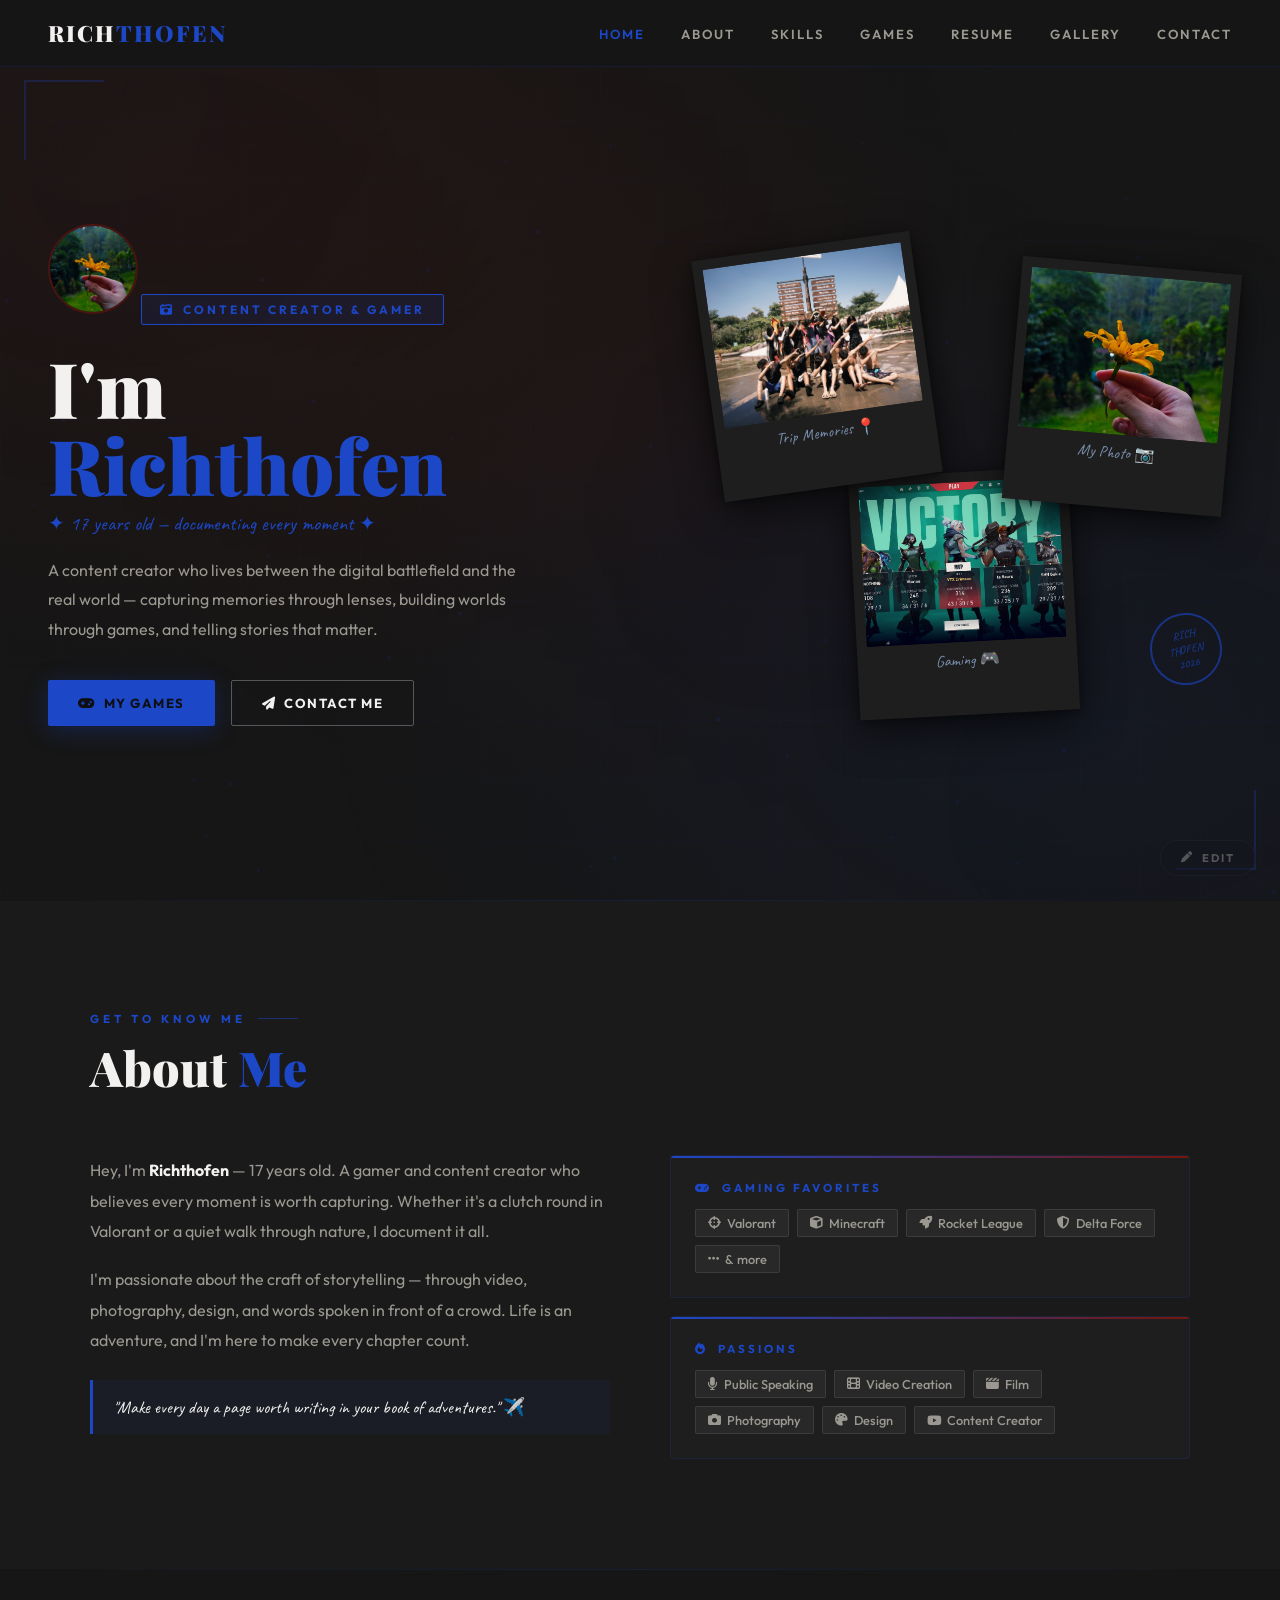
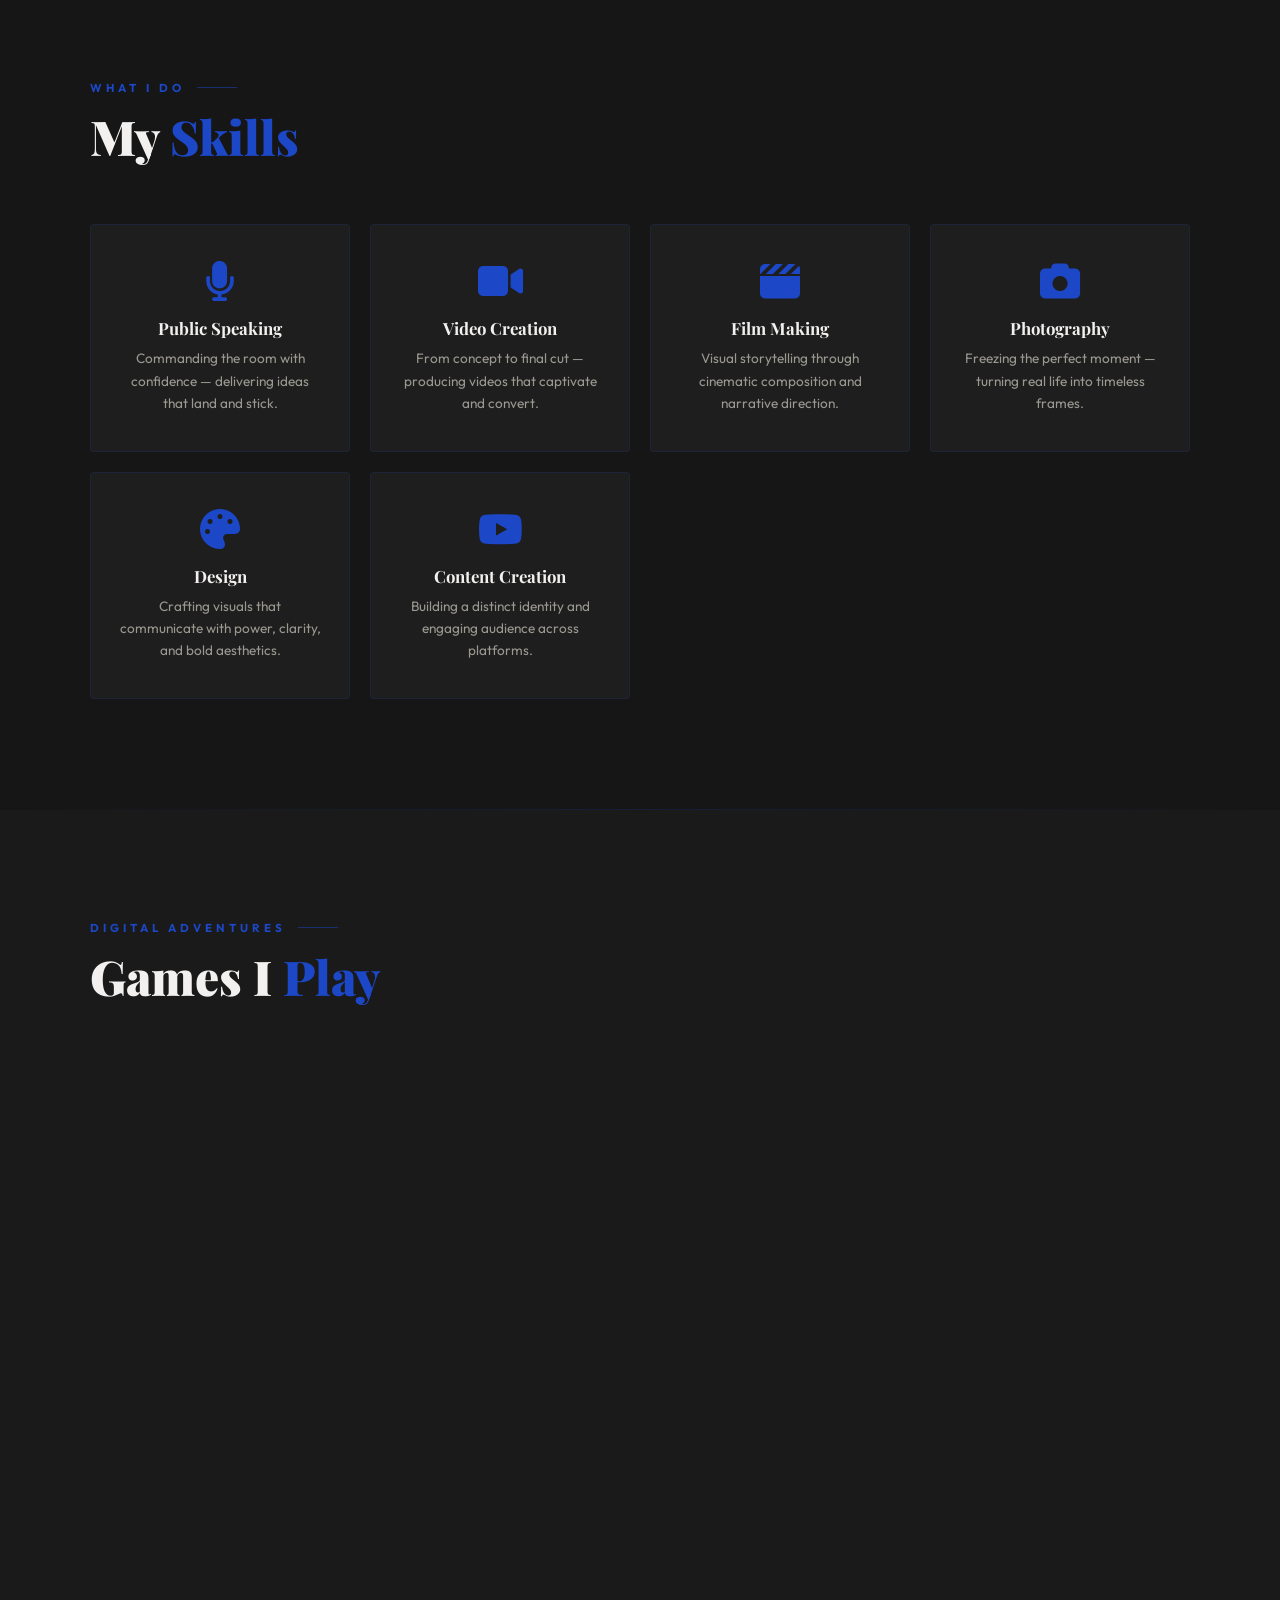
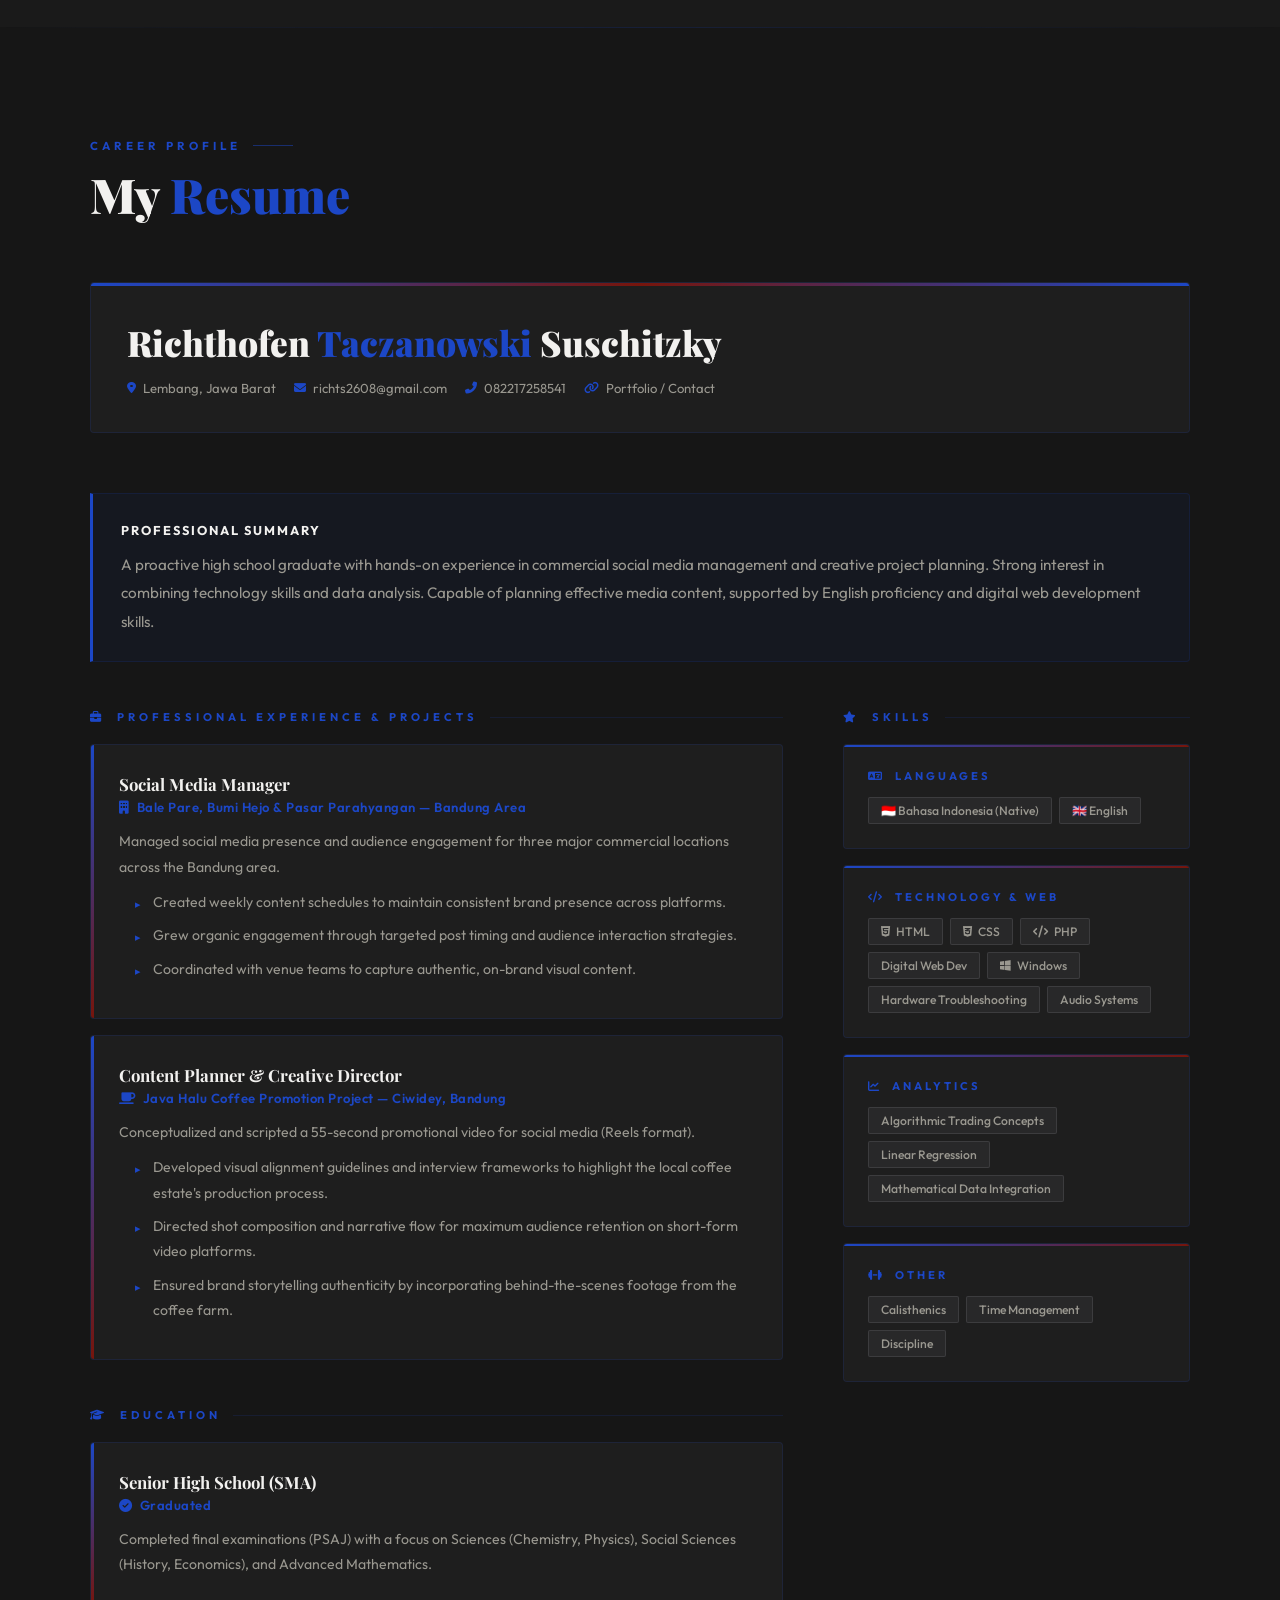
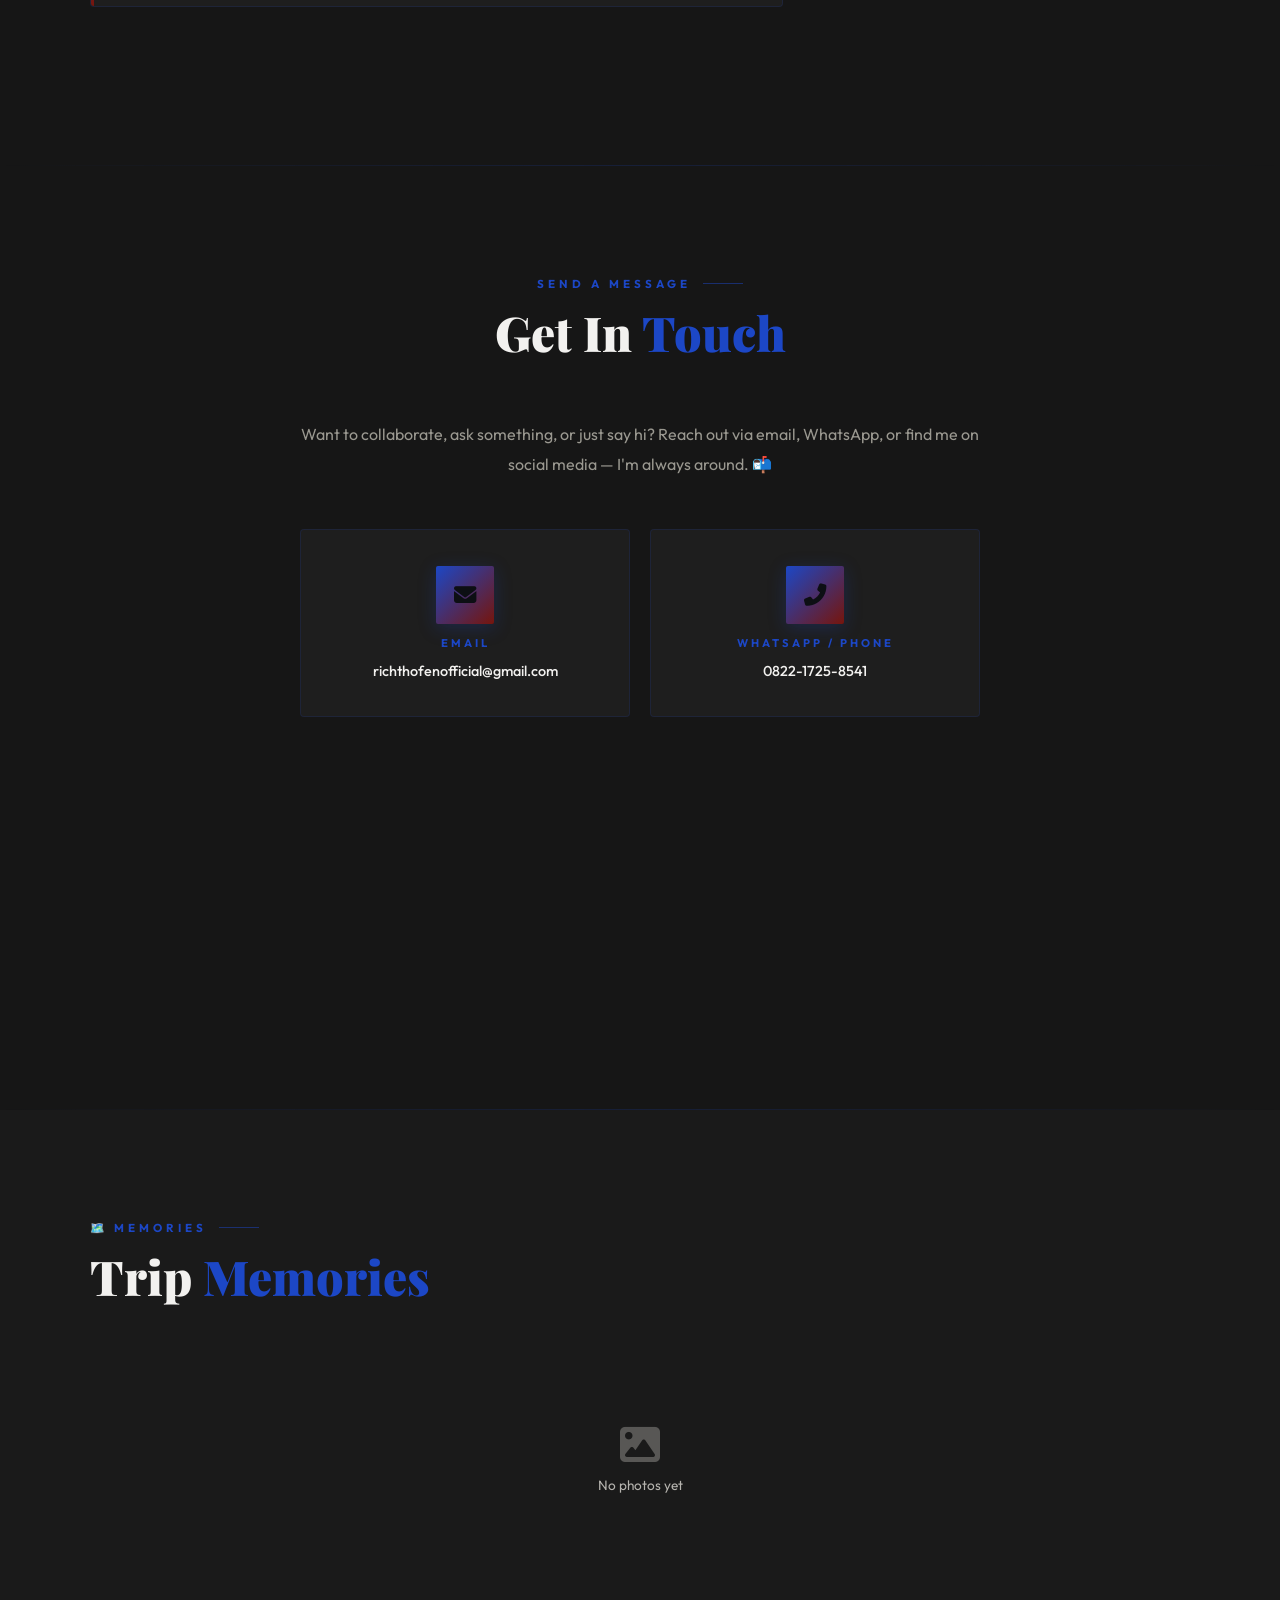
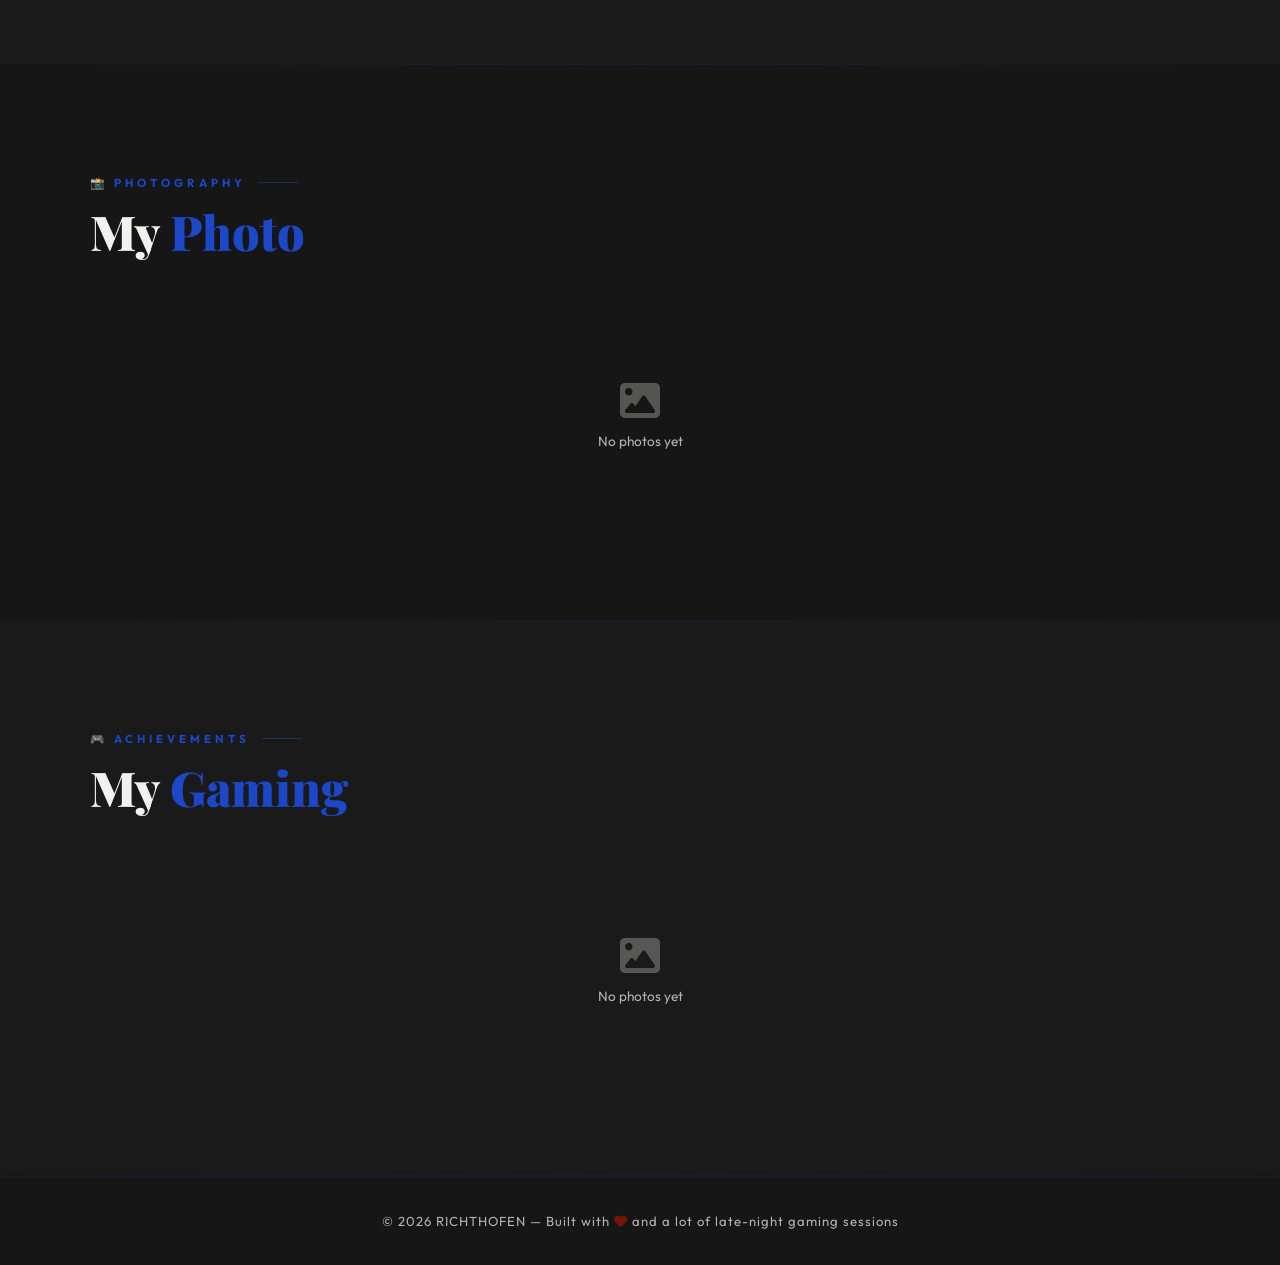
==== commit 8230d5bd: "Add files via upload" ====
--- a/portofolio.html
+++ b/portofolio.html
@@ -10,23 +10,25 @@
         href="https://fonts.googleapis.com/css2?family=Playfair+Display:wght@400;700;900&family=Outfit:wght@300;400;600;700&family=Caveat:wght@400;600&display=swap"
         rel="stylesheet">
     <link rel="stylesheet" href="https://cdnjs.cloudflare.com/ajax/libs/font-awesome/6.4.0/css/all.min.css">
+    <link rel="stylesheet" href="ambient.css">
+    <link rel="stylesheet" href="flipcard.css">
     <script src="https://cdn.jsdelivr.net/npm/@supabase/supabase-js@2"></script>
     <style>
         /* ============================================
-           MASCULINE DARK ADVENTURE THEME
-        ============================================ */
+           PROFESSIONAL DEEP BLUE THEME
+         ============================================ */
         :root {
-            --bg-deep:      #0D0F14;
-            --bg-card:      #141720;
-            --bg-surface:   #1A1E2B;
-            --accent-gold:  #C9973A;
-            --accent-ember: #D94F2B;
-            --accent-steel: #4A7FA5;
-            --text-primary: #E8E2D5;
-            --text-muted:   #8A8F9E;
-            --text-dim:     #5A5F6E;
-            --border:       rgba(201,151,58,0.2);
-            --border-bright:rgba(201,151,58,0.5);
+            --bg-deep:      #161616;
+            --bg-card:      #1e1e1e;
+            --bg-surface:   #1a1a1a;
+            --accent-gold:  #1c47c6;
+            --accent-ember: #76150c;
+            --accent-steel: #1c47c6;
+            --text-primary: #f2f1ef;
+            --text-muted:   #9a9890;
+            --text-dim:     #b5b3ae;
+            --border:       rgba(28,71,198,0.15);
+            --border-bright:rgba(28,71,198,0.3);
         }
 
         * { margin: 0; padding: 0; box-sizing: border-box; }
@@ -37,6 +39,7 @@
             background-color: var(--bg-deep);
             color: var(--text-primary);
             overflow-x: hidden;
+            cursor: none;
         }
 
         /* Subtle grid background */
@@ -46,8 +49,8 @@
             inset: 0;
             z-index: -2;
             background-image:
-                linear-gradient(rgba(201,151,58,0.04) 1px, transparent 1px),
-                linear-gradient(90deg, rgba(201,151,58,0.04) 1px, transparent 1px);
+                linear-gradient(rgba(28,71,198,0.03) 1px, transparent 1px),
+                linear-gradient(90deg, rgba(28,71,198,0.03) 1px, transparent 1px);
             background-size: 60px 60px;
         }
 
@@ -57,9 +60,62 @@
             inset: 0;
             z-index: -1;
             background:
-                radial-gradient(ellipse at 15% 20%, rgba(217,79,43,0.12) 0%, transparent 50%),
-                radial-gradient(ellipse at 85% 80%, rgba(74,127,165,0.1) 0%, transparent 50%),
-                radial-gradient(ellipse at 50% 50%, rgba(201,151,58,0.05) 0%, transparent 60%);
+                radial-gradient(ellipse at 15% 20%, rgba(118,21,12,0.12) 0%, transparent 50%),
+                radial-gradient(ellipse at 85% 80%, rgba(28,71,198,0.08) 0%, transparent 50%),
+                radial-gradient(ellipse at 50% 50%, rgba(118,21,12,0.05) 0%, transparent 60%);
+        }
+
+        /* ============================================
+           CUSTOM CURSOR
+        ============================================ */
+        .cursor-dot {
+            position: fixed;
+            width: 8px;
+            height: 8px;
+            background: #1c47c6;
+            border-radius: 50%;
+            pointer-events: none;
+            z-index: 10000;
+            transform: translate(-50%, -50%);
+            transition: width 0.2s, height 0.2s, background 0.2s;
+            box-shadow: 0 0 6px rgba(28,71,198,0.3);
+        }
+        .cursor-dot.hover { width: 5px; height: 5px; background: #f2f1ef; }
+        .cursor-dot.click { width: 6px; height: 6px; }
+
+        .cursor-ring {
+            position: fixed;
+            width: 36px;
+            height: 36px;
+            border: 2px solid rgba(28,71,198,0.4);
+            border-radius: 50%;
+            pointer-events: none;
+            z-index: 9999;
+            transform: translate(-50%, -50%);
+            transition: width 0.3s, height 0.3s, border-color 0.3s, opacity 0.3s;
+        }
+        .cursor-ring.hover { width: 56px; height: 56px; border-color: rgba(28,71,198,0.2); opacity: 0.6; }
+        .cursor-ring.click { width: 30px; height: 30px; }
+
+        .cursor-ripple {
+            position: fixed;
+            width: 20px;
+            height: 20px;
+            border: 2px solid rgba(28,71,198,0.5);
+            border-radius: 50%;
+            pointer-events: none;
+            z-index: 9998;
+            transform: translate(-50%, -50%);
+            animation: cursorRipple 0.6s ease-out forwards;
+        }
+        @keyframes cursorRipple {
+            0% { width: 20px; height: 20px; opacity: 1; }
+            100% { width: 60px; height: 60px; opacity: 0; }
+        }
+
+        @media (hover: none) and (pointer: coarse) {
+            body { cursor: auto; }
+            .cursor-dot, .cursor-ring { display: none !important; }
         }
 
         /* ============================================
@@ -73,7 +129,7 @@
             display: flex;
             justify-content: space-between;
             align-items: center;
-            background: rgba(13,15,20,0.85);
+            background: rgba(22,22,22,0.85);
             backdrop-filter: blur(16px);
             border-bottom: 1px solid var(--border);
         }
@@ -153,7 +209,7 @@
             display: inline-flex;
             align-items: center;
             gap: 8px;
-            background: rgba(201,151,58,0.12);
+            background: rgba(28,71,198,0.12);
             border: 1px solid var(--accent-gold);
             color: var(--accent-gold);
             font-size: 0.75rem;
@@ -213,18 +269,18 @@
         .btn-primary {
             background: var(--accent-gold);
             color: #0D0F14;
-            box-shadow: 0 4px 24px rgba(201,151,58,0.3);
+            box-shadow: 0 4px 24px rgba(28,71,198,0.3);
         }
         .btn-primary:hover {
-            background: #e0aa46;
+            background: #153a9e;
             transform: translateY(-3px);
-            box-shadow: 0 8px 32px rgba(201,151,58,0.45);
+            box-shadow: 0 8px 32px rgba(28,71,198,0.45);
         }
 
         .btn-outline {
             background: transparent;
             color: var(--text-primary);
-            border: 1px solid rgba(232,226,213,0.3);
+            border: 1px solid rgba(232,237,245,0.3);
         }
         .btn-outline:hover {
             border-color: var(--accent-gold);
@@ -243,7 +299,7 @@
 
         .polaroid {
             position: absolute;
-            background: #F0EAD6;
+            background: #1e1e1e;
             padding: 10px 10px 44px;
             box-shadow: 0 12px 40px rgba(0,0,0,0.6), 0 2px 8px rgba(0,0,0,0.4);
             transition: transform 0.4s ease, box-shadow 0.4s ease;
@@ -271,7 +327,7 @@
         .polaroid .photo-caption {
             font-family: 'Caveat', cursive;
             font-size: 1rem;
-            color: #3a2c1a;
+            color: #7A8FAD;
             text-align: center;
             margin-top: 8px;
             padding: 0 4px;
@@ -369,7 +425,7 @@
         .about-main p strong { color: var(--text-primary); }
 
         .field-note {
-            background: rgba(201,151,58,0.07);
+            background: rgba(28,71,198,0.07);
             border-left: 3px solid var(--accent-gold);
             padding: 16px 20px;
             margin-top: 24px;
@@ -415,8 +471,8 @@
             display: inline-flex;
             align-items: center;
             gap: 6px;
-            background: rgba(232,226,213,0.05);
-            border: 1px solid rgba(232,226,213,0.1);
+            background: rgba(232,237,245,0.05);
+            border: 1px solid rgba(232,237,245,0.1);
             color: var(--text-muted);
             padding: 5px 12px;
             border-radius: 2px;
@@ -427,7 +483,7 @@
         }
 
         .tag:hover {
-            background: rgba(201,151,58,0.15);
+            background: rgba(28,71,198,0.15);
             border-color: var(--accent-gold);
             color: var(--accent-gold);
         }
@@ -460,7 +516,7 @@
             position: absolute;
             bottom: 0; left: 0; right: 0;
             height: 0;
-            background: linear-gradient(135deg, rgba(201,151,58,0.15), rgba(217,79,43,0.1));
+            background: linear-gradient(135deg, rgba(28,71,198,0.15), rgba(118,21,12,0.1));
             transition: height 0.35s;
         }
 
@@ -519,7 +575,7 @@
         .game-card:hover {
             border-color: var(--accent-gold);
             transform: translateY(-6px);
-            box-shadow: 0 12px 36px rgba(201,151,58,0.15);
+            box-shadow: 0 12px 36px rgba(28,71,198,0.15);
         }
 
         /* Game logo images */
@@ -726,7 +782,7 @@
         .resume-skill-group .tag { font-size: 0.76rem; }
 
         .professional-summary {
-            background: rgba(201,151,58,0.06);
+            background: rgba(28,71,198,0.06);
             border: 1px solid var(--border);
             border-left: 3px solid var(--accent-gold);
             border-radius: 0 4px 4px 0;
@@ -874,7 +930,7 @@
         .contact-item:hover {
             border-color: var(--accent-gold);
             transform: translateY(-6px);
-            box-shadow: 0 12px 40px rgba(201,151,58,0.12);
+            box-shadow: 0 12px 40px rgba(28,71,198,0.12);
         }
 
         .ci-icon {
@@ -886,7 +942,7 @@
             justify-content: center;
             font-size: 1.4rem;
             color: #0D0F14;
-            box-shadow: 0 4px 18px rgba(201,151,58,0.25);
+            box-shadow: 0 4px 18px rgba(28,71,198,0.25);
         }
 
         .ci-label {
@@ -1074,7 +1130,7 @@
             cursor: pointer;
             transition: background 0.3s;
         }
-        .admin-input-group button:hover { background: #e0aa46; }
+        .admin-input-group button:hover { background: #153a9e; }
 
         .admin-error {
             font-size: 0.78rem;
@@ -1161,8 +1217,8 @@
             color: #e74c3c;
         }
         .admin-toast.info {
-            background: rgba(74,127,165,0.15);
-            border: 1px solid rgba(74,127,165,0.4);
+            background: rgba(28,71,198,0.15);
+            border: 1px solid rgba(28,71,198,0.4);
             color: var(--accent-steel);
         }
 
@@ -1170,7 +1226,7 @@
            INLINE EDITING
         ============================================ */
         .admin-active .editable-field {
-            outline: 1px dashed rgba(201,151,58,0.3);
+            outline: 1px dashed rgba(28,71,198,0.3);
             outline-offset: 4px;
             cursor: text;
             transition: outline-color 0.3s;
@@ -1202,11 +1258,11 @@
             align-items: center;
             gap: 5px;
             z-index: 50;
-            box-shadow: 0 4px 16px rgba(201,151,58,0.3);
+            box-shadow: 0 4px 16px rgba(28,71,198,0.3);
             transition: all 0.2s;
         }
         .inline-save-btn:hover {
-            background: #e0aa46;
+            background: #153a9e;
             transform: translateY(-2px);
         }
 
@@ -1226,15 +1282,15 @@
             height: 90px;
             border-radius: 50%;
             object-fit: cover;
-            border: 3px solid var(--accent-gold);
-            box-shadow: 0 4px 24px rgba(201,151,58,0.25);
+            border: 2px solid rgba(118,21,12,0.5);
+            box-shadow: none;
         }
 
         .profile-pic-overlay {
             position: absolute;
             inset: 0;
             border-radius: 50%;
-            background: rgba(13,15,20,0.7);
+            background: rgba(22,22,22,0.7);
             display: none;
             flex-direction: column;
             align-items: center;
@@ -1250,7 +1306,7 @@
         }
         .profile-pic-overlay i { font-size: 1.2rem; }
         .admin-active .editable-pic .profile-pic-overlay { display: flex; }
-        .profile-pic-overlay:hover { background: rgba(13,15,20,0.85); }
+        .profile-pic-overlay:hover { background: rgba(22,22,22,0.85); }
 
         /* ============================================
            ALBUM SECTIONS
@@ -1354,7 +1410,7 @@
             min-height: 200px;
             border: 2px dashed var(--border);
             border-radius: 4px;
-            background: rgba(201,151,58,0.03);
+            background: rgba(28,71,198,0.03);
             color: var(--text-dim);
             cursor: pointer;
             transition: all 0.3s;
@@ -1362,7 +1418,7 @@
         .album-upload-btn:hover {
             border-color: var(--accent-gold);
             color: var(--accent-gold);
-            background: rgba(201,151,58,0.06);
+            background: rgba(28,71,198,0.06);
         }
         .album-upload-btn i { font-size: 2rem; }
         .upload-text {
@@ -1472,7 +1528,7 @@
         .polaroid-edit-overlay {
             position: absolute;
             inset: 0;
-            background: rgba(13,15,20,0.75);
+            background: rgba(22,22,22,0.75);
             display: none;
             flex-direction: column;
             align-items: center;
@@ -1489,7 +1545,7 @@
         }
         .polaroid-edit-overlay i { font-size: 1.5rem; }
         .admin-active .polaroid-edit-overlay { display: flex; }
-        .polaroid-edit-overlay:hover { background: rgba(13,15,20,0.9); }
+        .polaroid-edit-overlay:hover { background: rgba(22,22,22,0.9); }
 
         /* ============================================
            PHOTO PICKER MODAL
@@ -1508,7 +1564,7 @@
 
         .picker-upload-btn {
             padding: 10px 20px;
-            background: rgba(201,151,58,0.1);
+            background: rgba(28,71,198,0.1);
             border: 1px dashed var(--accent-gold);
             border-radius: 4px;
             color: var(--accent-gold);
@@ -1523,7 +1579,7 @@
             transition: all 0.3s;
         }
         .picker-upload-btn:hover {
-            background: rgba(201,151,58,0.2);
+            background: rgba(28,71,198,0.2);
         }
 
         .picker-content {
@@ -1552,7 +1608,7 @@
         .picker-item:hover {
             border-color: var(--accent-gold);
             transform: translateY(-3px);
-            box-shadow: 0 8px 24px rgba(201,151,58,0.2);
+            box-shadow: 0 8px 24px rgba(28,71,198,0.2);
         }
         .picker-item img {
             width: 100%;
@@ -1608,7 +1664,7 @@
                 gap: 20px;
                 position: absolute;
                 top: 100%; left: 0; right: 0;
-                background: rgba(13,15,20,0.97);
+                background: rgba(22,22,22,0.97);
                 padding: 28px 24px;
                 border-bottom: 1px solid var(--border);
             }
@@ -1638,6 +1694,11 @@
 </head>
 
 <body>
+
+    <!-- Ambient Light Blobs -->
+    <div class="ambient-blob ambient-blob-1"></div>
+    <div class="ambient-blob ambient-blob-2"></div>
+    <div class="ambient-blob ambient-blob-3"></div>
 
     <!-- Navigation -->
     <nav id="navbar">
@@ -1818,45 +1879,54 @@
 
             <div class="games-grid">
                 <!-- Valorant -->
-                <div class="game-card reveal">
-                    <img class="game-logo-img" src="https://cdn.vectorstock.com/i/1000v/37/87/valorant-logo-icon-gaming-streamer-vector-33193787.jpg" alt="Valorant Logo">
-                    <h4>Valorant</h4>
-                    <p>Tactical Shooter</p>
+                <div class="game-card reveal" data-game="valorant">
+                    <div class="card-front">
+                        <img class="game-logo" src="https://cdn.vectorstock.com/i/1000v/37/87/valorant-logo-icon-gaming-streamer-vector-33193787.jpg" alt="Valorant Logo">
+                        <div class="game-name">Valorant</div>
+                        <div class="game-genre">Tactical Shooter</div>
+                    </div>
                 </div>
                 <!-- Minecraft -->
-                <div class="game-card reveal">
-                    <img class="game-logo-img" src="https://thumbs.dreamstime.com/b/minecraft-logo-online-game-dirt-block-illustrations-concept-design-isolated-186775550.jpg" alt="Minecraft Logo">
-                    <h4>Minecraft</h4>
-                    <p>Sandbox Survival</p>
+                <div class="game-card reveal" data-game="minecraft">
+                    <div class="card-front">
+                        <img class="game-logo" src="https://thumbs.dreamstime.com/b/minecraft-logo-online-game-dirt-block-illustrations-concept-design-isolated-186775550.jpg" alt="Minecraft Logo">
+                        <div class="game-name">Minecraft</div>
+                        <div class="game-genre">Sandbox Survival</div>
+                    </div>
                 </div>
                 <!-- Rocket League -->
-                <div class="game-card reveal">
-                    <img class="game-logo-img" src="https://upload.wikimedia.org/wikipedia/commons/e/e0/Rocket_League_coverart.jpg" alt="Rocket League Logo">
-                    <h4>Rocket League</h4>
-                    <p>Car Soccer</p>
+                <div class="game-card reveal" data-game="rocketleague">
+                    <div class="card-front">
+                        <img class="game-logo" src="https://upload.wikimedia.org/wikipedia/commons/e/e0/Rocket_League_coverart.jpg" alt="Rocket League Logo">
+                        <div class="game-name">Rocket League</div>
+                        <div class="game-genre">Car Soccer</div>
+                    </div>
                 </div>
                 <!-- Delta Force -->
-                <div class="game-card reveal">
-                    <img class="game-logo-img" src="https://upload.wikimedia.org/wikipedia/commons/3/34/Delta_Force.png" alt="Delta Force Logo">
-                    <h4>Delta Force</h4>
-                    <p>Tactical FPS</p>
+                <div class="game-card reveal" data-game="deltaforce">
+                    <div class="card-front">
+                        <img class="game-logo" src="https://upload.wikimedia.org/wikipedia/commons/3/34/Delta_Force.png" alt="Delta Force Logo">
+                        <div class="game-name">Delta Force</div>
+                        <div class="game-genre">Tactical FPS</div>
+                    </div>
                 </div>
                 <!-- More Games -->
                 <div class="game-card reveal">
-                    <svg class="game-logo-svg" viewBox="0 0 200 200" xmlns="http://www.w3.org/2000/svg">
-                        <rect width="200" height="200" fill="#1a1a2e" rx="8"/>
-                        <!-- Gamepad icon -->
-                        <rect x="40" y="70" width="120" height="70" rx="35" fill="none" stroke="#C9973A" stroke-width="5"/>
-                        <rect x="55" y="95" width="24" height="8" rx="2" fill="#C9973A"/>
-                        <rect x="63" y="87" width="8" height="24" rx="2" fill="#C9973A"/>
-                        <circle cx="132" cy="91" r="6" fill="none" stroke="#C9973A" stroke-width="3"/>
-                        <circle cx="148" cy="101" r="6" fill="none" stroke="#C9973A" stroke-width="3"/>
-                        <circle cx="132" cy="111" r="6" fill="none" stroke="#C9973A" stroke-width="3"/>
-                        <circle cx="116" cy="101" r="6" fill="none" stroke="#C9973A" stroke-width="3"/>
-                        <text x="100" y="172" text-anchor="middle" fill="#C9973A" font-size="12" font-family="Arial Black" font-weight="900" letter-spacing="1">&amp; MORE...</text>
-                    </svg>
-                    <h4>&amp; More</h4>
-                    <p>Always Exploring</p>
+                    <div class="card-front">
+                        <svg class="game-logo" viewBox="0 0 200 200" xmlns="http://www.w3.org/2000/svg" style="width:90px;height:90px;border-radius:14px;">
+                            <rect width="200" height="200" fill="#1e1e1e" rx="8"/>
+                            <rect x="40" y="70" width="120" height="70" rx="35" fill="none" stroke="#1c47c6" stroke-width="5"/>
+                            <rect x="55" y="95" width="24" height="8" rx="2" fill="#1c47c6"/>
+                            <rect x="63" y="87" width="8" height="24" rx="2" fill="#1c47c6"/>
+                            <circle cx="132" cy="91" r="6" fill="none" stroke="#1c47c6" stroke-width="3"/>
+                            <circle cx="148" cy="101" r="6" fill="none" stroke="#1c47c6" stroke-width="3"/>
+                            <circle cx="132" cy="111" r="6" fill="none" stroke="#1c47c6" stroke-width="3"/>
+                            <circle cx="116" cy="101" r="6" fill="none" stroke="#1c47c6" stroke-width="3"/>
+                            <text x="100" y="172" text-anchor="middle" fill="#1c47c6" font-size="12" font-family="Arial Black" font-weight="900" letter-spacing="1">&amp; MORE...</text>
+                        </svg>
+                        <div class="game-name">&amp; More</div>
+                        <div class="game-genre">Always Exploring</div>
+                    </div>
                 </div>
             </div>
         </div>
@@ -2143,5 +2213,10 @@
     <script src="admin.js"></script>
     <script src="gallery.js"></script>
 
+    <!-- Visual Effects -->
+    <script src="cursor.js"></script>
+    <script src="particles.js"></script>
+    <script src="flipcard.js"></script>
+
 </body>
 </html>
--- a/ambient.css
+++ b/ambient.css
@@ -0,0 +1,59 @@
+/* ============================================
+   AMBIENT.CSS — Gradient Light Blobs (Subtle)
+   ============================================ */
+
+.ambient-blob {
+    position: fixed;
+    border-radius: 50%;
+    pointer-events: none;
+    z-index: -1;
+    filter: blur(120px);
+    will-change: transform;
+}
+
+.ambient-blob-1 {
+    width: 400px;
+    height: 400px;
+    background: radial-gradient(circle, rgba(28,71,198,0.04) 0%, transparent 70%);
+    top: -100px;
+    left: -100px;
+    animation: blobFloat1 15s ease-in-out infinite;
+}
+
+.ambient-blob-2 {
+    width: 350px;
+    height: 350px;
+    background: radial-gradient(circle, rgba(118,21,12,0.03) 0%, transparent 70%);
+    bottom: -80px;
+    right: -80px;
+    animation: blobFloat2 20s ease-in-out infinite;
+}
+
+.ambient-blob-3 {
+    width: 300px;
+    height: 300px;
+    background: radial-gradient(circle, rgba(28,71,198,0.03) 0%, transparent 70%);
+    top: 40%;
+    left: 50%;
+    animation: blobFloat3 25s ease-in-out infinite;
+}
+
+@keyframes blobFloat1 {
+    0%, 100% { transform: translate(0, 0) scale(1); }
+    25% { transform: translate(120px, 80px) scale(1.1); }
+    50% { transform: translate(60px, 200px) scale(0.95); }
+    75% { transform: translate(-40px, 100px) scale(1.05); }
+}
+
+@keyframes blobFloat2 {
+    0%, 100% { transform: translate(0, 0) scale(1); }
+    25% { transform: translate(-100px, -60px) scale(1.08); }
+    50% { transform: translate(-180px, -120px) scale(0.92); }
+    75% { transform: translate(-80px, -180px) scale(1.05); }
+}
+
+@keyframes blobFloat3 {
+    0%, 100% { transform: translate(-50%, -50%) scale(1); }
+    33% { transform: translate(-30%, -40%) scale(1.12); }
+    66% { transform: translate(-60%, -55%) scale(0.9); }
+}
--- a/flipcard.css
+++ b/flipcard.css
@@ -0,0 +1,154 @@
+/* ============================================
+   FLIPCARD.CSS — 3D Flip Card Styling
+   ============================================ */
+
+.game-card {
+    perspective: 1000px;
+    background: none !important;
+    border: none !important;
+    box-shadow: none !important;
+}
+
+.game-card:hover {
+    transform: none !important;
+    box-shadow: none !important;
+}
+
+.card-inner {
+    position: relative;
+    width: 100%;
+    height: 100%;
+    min-height: 280px;
+    transition: transform 0.6s ease-in-out;
+    transform-style: preserve-3d;
+}
+
+.game-card:hover .card-inner {
+    transform: rotateY(180deg);
+}
+
+.card-front,
+.card-back {
+    position: absolute;
+    inset: 0;
+    backface-visibility: hidden;
+    -webkit-backface-visibility: hidden;
+    border-radius: 4px;
+    overflow: hidden;
+}
+
+/* ── Front Face ── */
+.card-front {
+    background: var(--bg-card);
+    border: 1px solid var(--border);
+    display: flex;
+    flex-direction: column;
+    align-items: center;
+    justify-content: center;
+    padding: 32px 24px;
+    text-align: center;
+    transition: border-color 0.3s;
+}
+
+.card-front .game-logo {
+    width: 90px;
+    height: 90px;
+    border-radius: 14px;
+    object-fit: cover;
+    margin-bottom: 18px;
+    box-shadow: 0 2px 12px rgba(0,0,0,0.3);
+}
+
+.card-front .game-name {
+    font-family: 'Playfair Display', serif;
+    font-size: 1.15rem;
+    font-weight: 700;
+    color: var(--text-primary);
+    margin-bottom: 6px;
+}
+
+.card-front .game-genre {
+    font-size: 0.72rem;
+    color: var(--text-muted);
+    text-transform: uppercase;
+    letter-spacing: 2px;
+    font-weight: 600;
+}
+
+/* ── Back Face ── */
+.card-back {
+    background: #1e1e1e;
+    border: 1px solid rgba(28,71,198,0.15);
+    transform: rotateY(180deg);
+    display: flex;
+    flex-direction: column;
+    padding: 28px 24px;
+    justify-content: center;
+    position: relative;
+    overflow: hidden;
+}
+
+.card-back-title {
+    font-family: 'Playfair Display', serif;
+    font-size: 1rem;
+    color: var(--text-primary);
+    margin-bottom: 18px;
+    padding-bottom: 10px;
+    border-bottom: 1px solid rgba(28,71,198,0.12);
+    text-align: center;
+}
+
+.card-stat {
+    display: flex;
+    align-items: center;
+    gap: 12px;
+    padding: 8px 0;
+    border-bottom: 1px solid rgba(28,71,198,0.06);
+}
+
+.card-stat:last-child {
+    border-bottom: none;
+}
+
+.card-stat-icon {
+    width: 32px;
+    height: 32px;
+    display: flex;
+    align-items: center;
+    justify-content: center;
+    border-radius: 6px;
+    background: rgba(28,71,198,0.08);
+    color: #1c47c6;
+    font-size: 0.8rem;
+    flex-shrink: 0;
+}
+
+.card-stat-info {
+    flex: 1;
+}
+
+.card-stat-label {
+    font-size: 0.65rem;
+    text-transform: uppercase;
+    letter-spacing: 1.5px;
+    color: #9a9890;
+    font-weight: 600;
+    display: block;
+    margin-bottom: 2px;
+}
+
+.card-stat-value {
+    font-size: 0.88rem;
+    color: var(--text-primary);
+    font-weight: 700;
+}
+
+/* ── Responsive ── */
+@media (max-width: 900px) {
+    .card-inner {
+        min-height: 260px;
+    }
+    .card-back {
+        padding: 22px 18px;
+    }
+}
